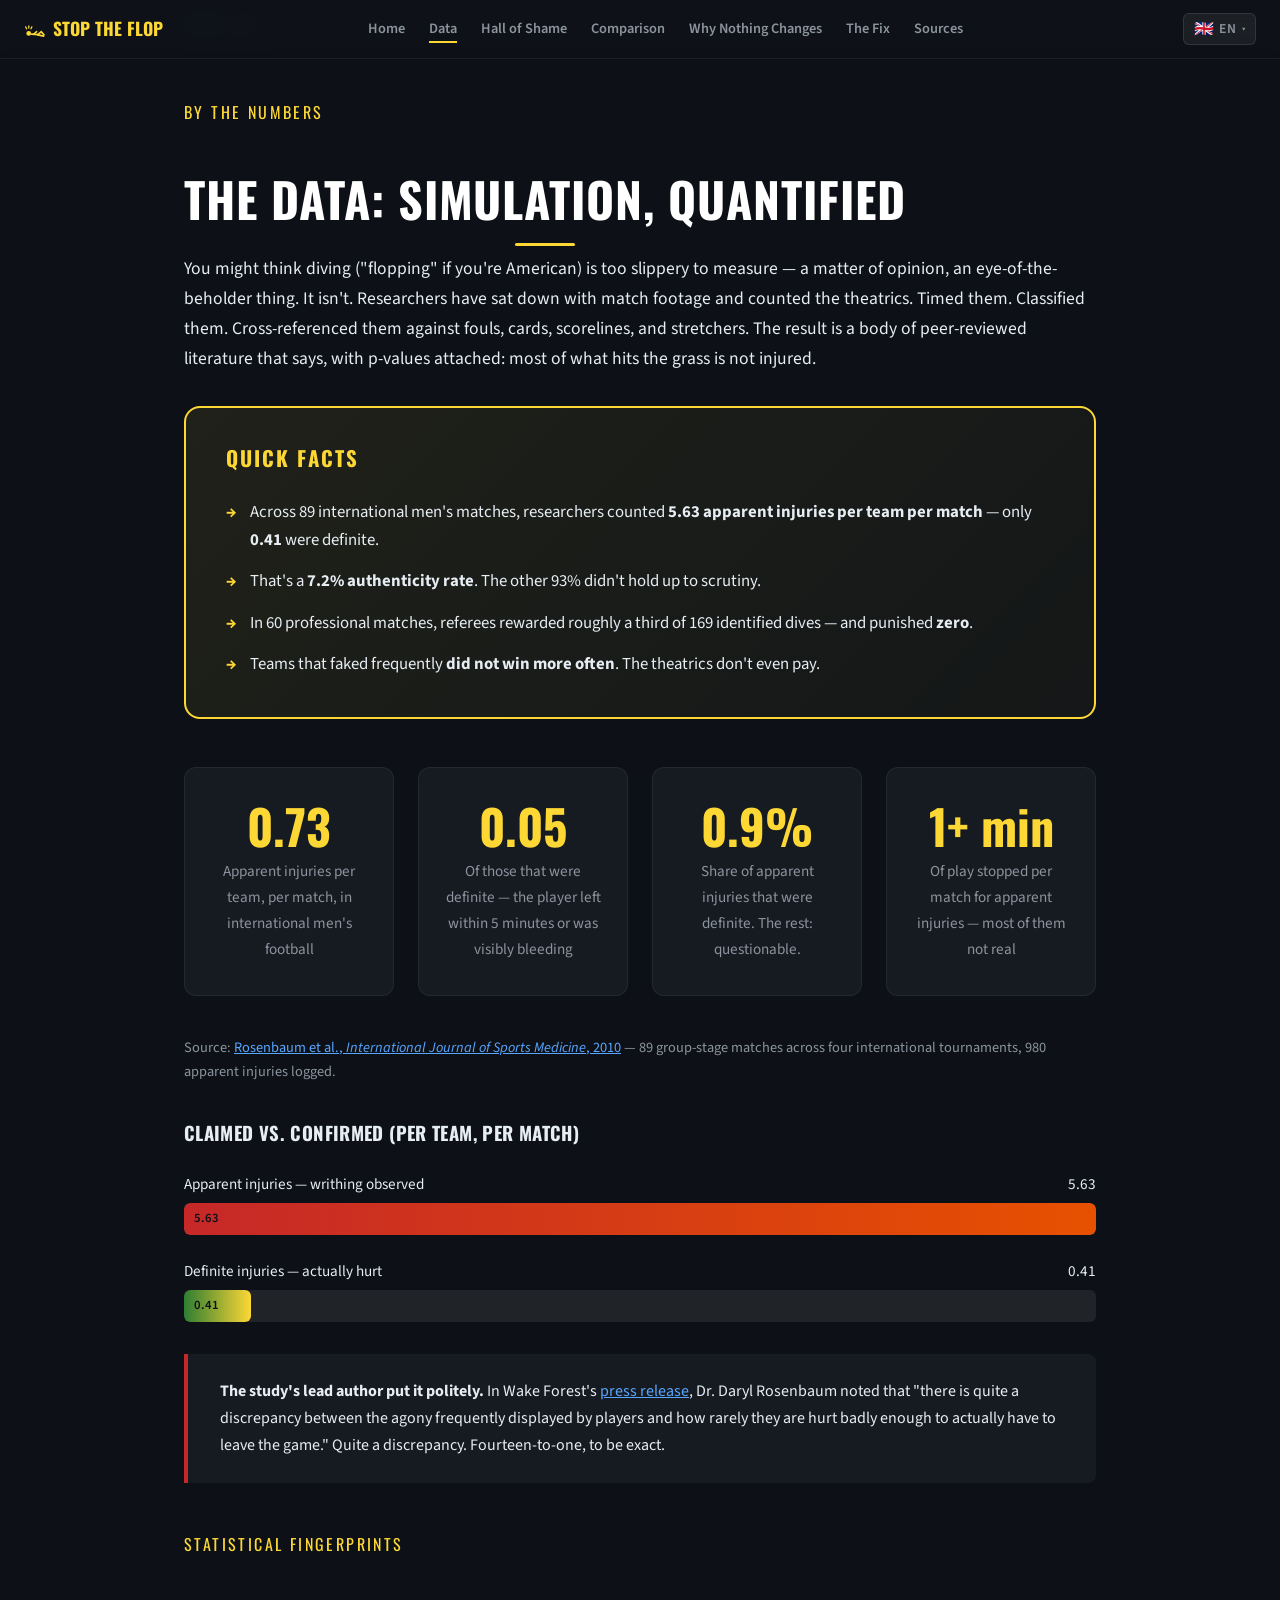
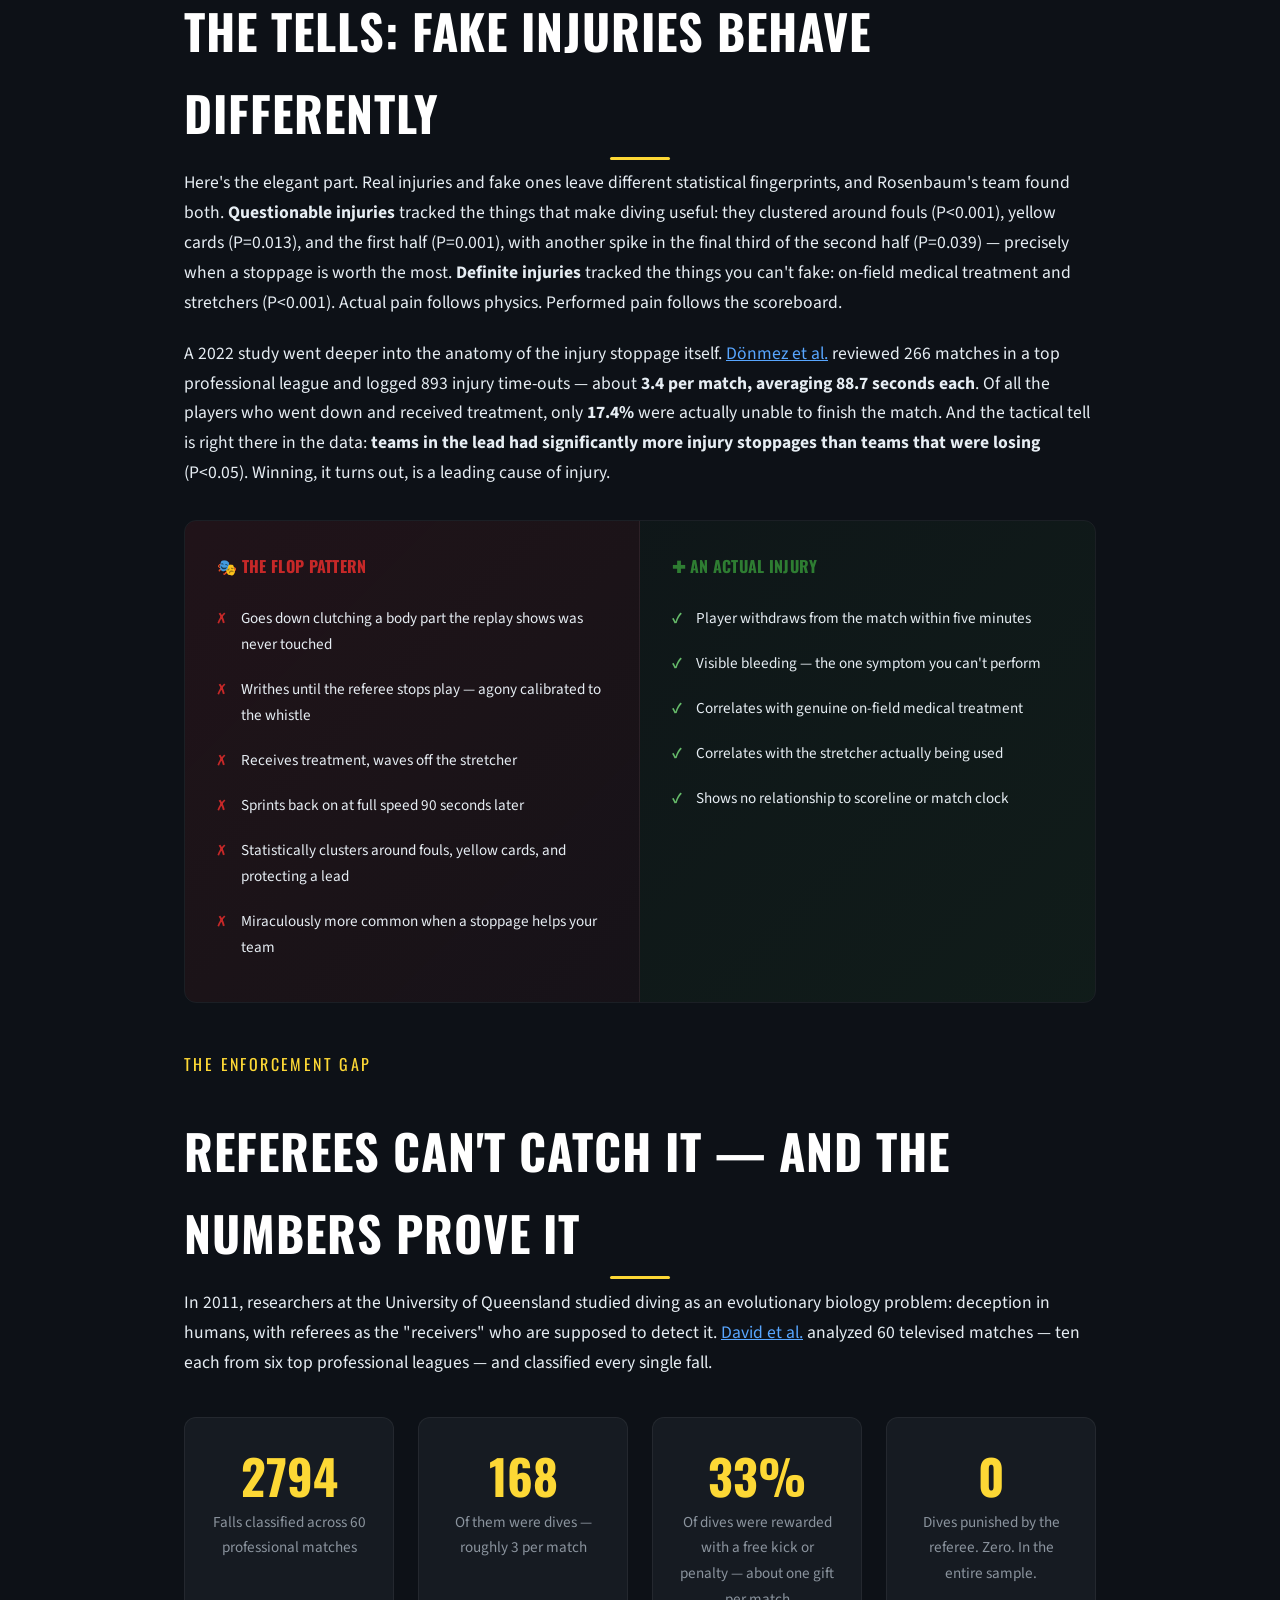
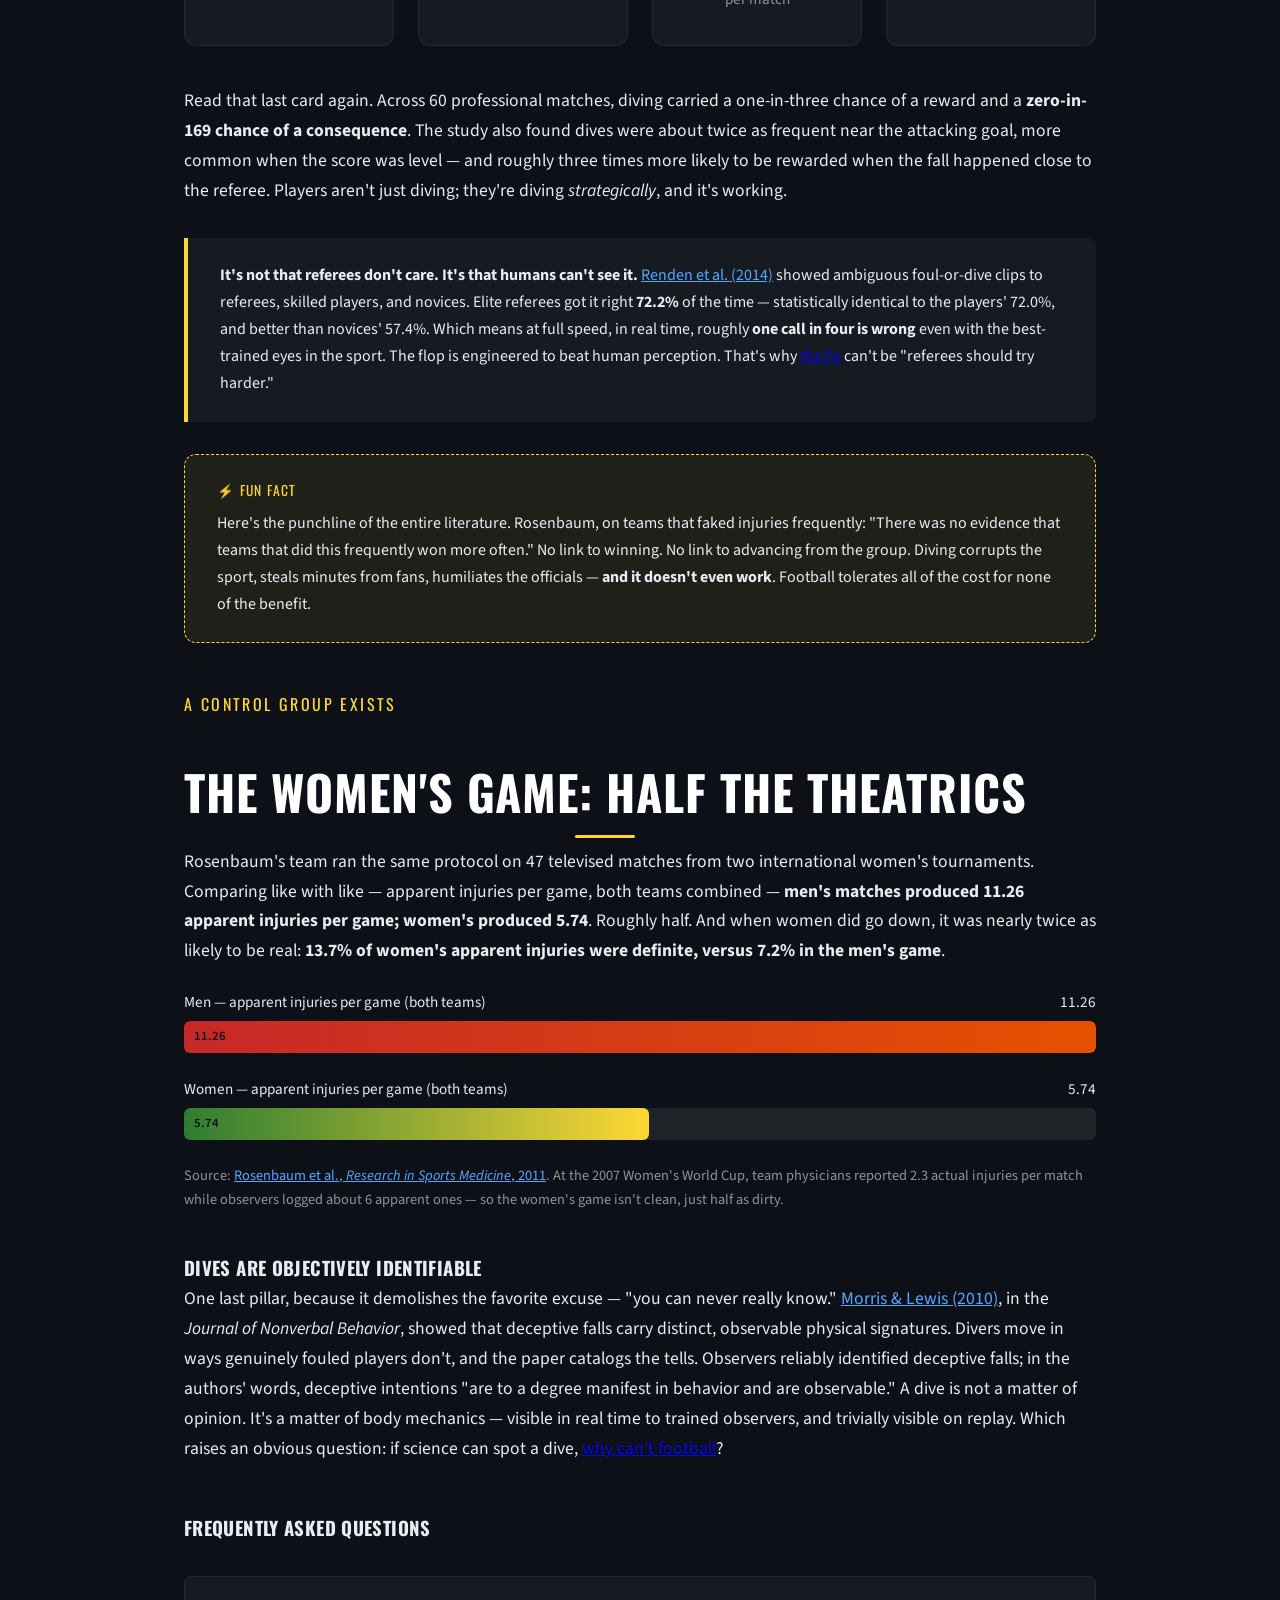
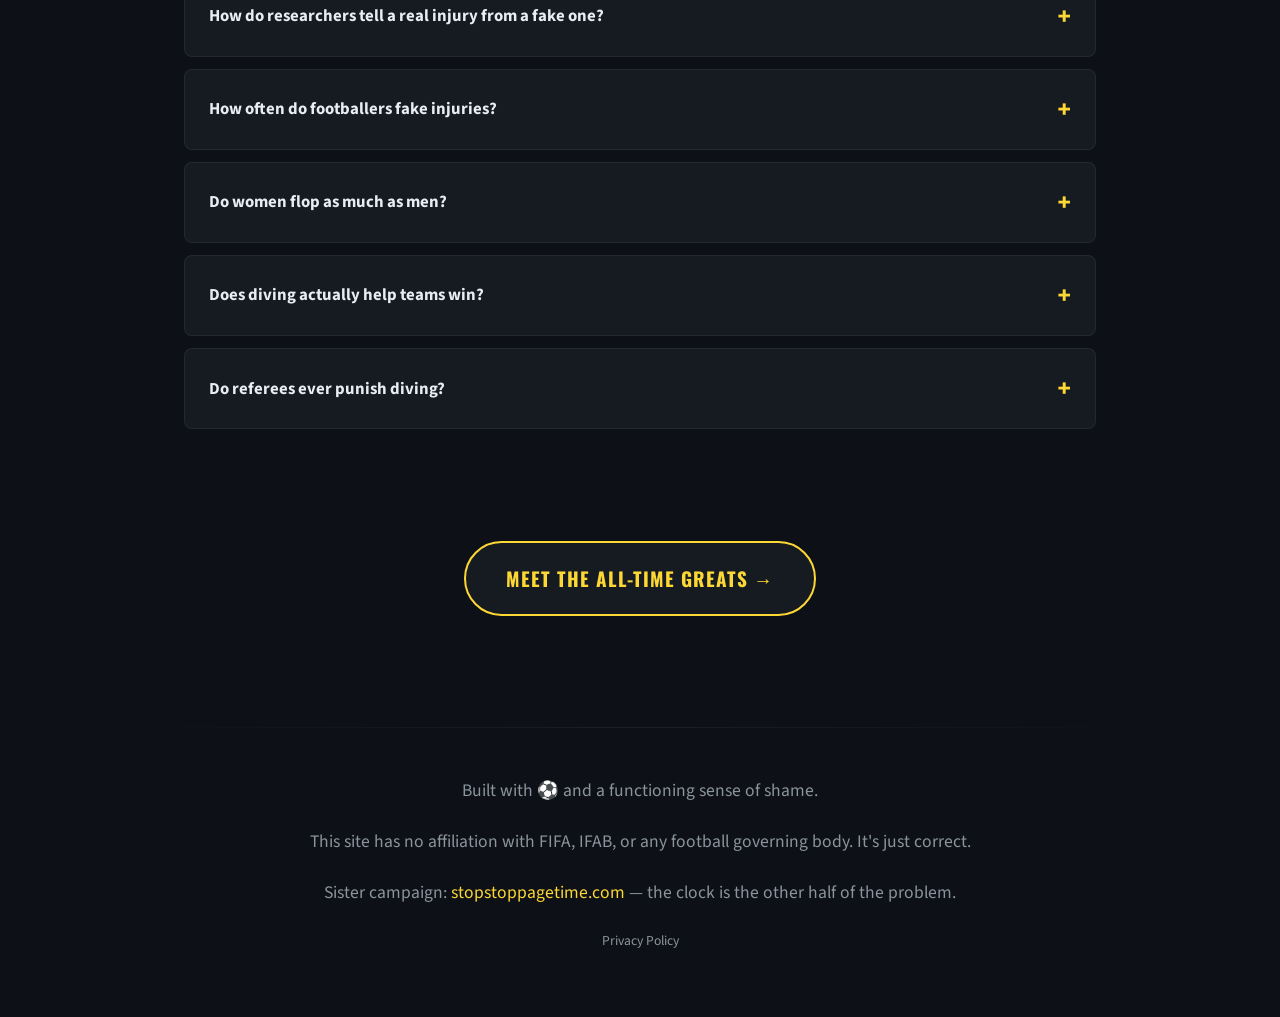
==== data/index.html @ cb8401b7 "Stop the Flop — initial site Data-driven campaign site against diving/flopping/simulation in footbal" ====
<!DOCTYPE html>
<html lang="en">
<head>
<meta charset="UTF-8">
<meta name="viewport" content="width=device-width, initial-scale=1.0">
<meta name="theme-color" content="#0d1117">
<link rel="apple-touch-icon" href="/og-image.png">
<title>Diving in Football, Measured: 93% of "Injuries" Aren't Real | Stop the Flop</title>
<meta name="description" content="Peer-reviewed studies counted apparent injuries in international football: 5.63 per team per match, only 0.41 definite. The numbers behind the theatrics.">
<meta name="keywords" content="flopping statistics, diving in football data, simulation soccer study, injury simulation study, how often do soccer players fake injuries, faking injury research, soccer diving statistics, football flopping data, Rosenbaum injury simulation, dive detection referees">
<meta name="author" content="Stop the Flop">
<meta name="robots" content="index, follow, max-snippet:-1, max-image-preview:large">

<!-- Open Graph -->
<meta property="og:title" content="Diving in Football, Measured: 93% of &quot;Injuries&quot; Aren't Real">
<meta property="og:description" content="Researchers counted 5.63 apparent injuries per team per match in international football. Only 0.41 were definite. The data on diving, quantified.">
<meta property="og:type" content="article">
<meta property="og:url" content="https://stopflopping.org/data/">
<meta property="og:site_name" content="Stop the Flop">
<meta property="og:locale" content="en_US">
<meta property="article:published_time" content="2026-07-17">
<meta property="article:section" content="Football">
<meta property="article:tag" content="diving">
<meta property="article:tag" content="flopping">
<meta property="article:tag" content="simulation">

<meta property="og:image" content="https://stopflopping.org/og-image.png">
<meta property="og:image:width" content="1200">
<meta property="og:image:height" content="630">
<meta property="og:image:type" content="image/png">

<meta name="twitter:card" content="summary_large_image">
<meta name="twitter:image" content="https://stopflopping.org/og-image.png">
<meta name="twitter:title" content="Diving in Football, Measured: 93% of &quot;Injuries&quot; Aren't Real">
<meta name="twitter:description" content="5.63 apparent injuries per team per match. 0.41 real. Refs punished zero of 169 dives. The data on diving.">

<link rel="canonical" href="https://stopflopping.org/data/">

<!-- Structured Data: Article -->
<script type="application/ld+json">
{
  "@context": "https://schema.org",
  "@type": "Article",
  "headline": "The Data: Simulation, Quantified",
  "description": "Peer-reviewed studies counted apparent injuries in international football: 5.63 per team per match, only 0.41 definite. The numbers behind the theatrics of diving, flopping, and injury simulation.",
  "url": "https://stopflopping.org/data/",
  "datePublished": "2026-07-17",
  "dateModified": "2026-07-17",
  "publisher": {
    "@type": "Organization",
    "name": "Stop the Flop",
    "url": "https://stopflopping.org"
  },
  "mainEntityOfPage": "https://stopflopping.org/data/",
  "keywords": ["flopping", "diving", "simulation", "injury simulation", "faking injury", "soccer diving statistics"],
  "about": [
    {"@type": "Thing", "name": "Diving (association football)", "sameAs": "https://en.wikipedia.org/wiki/Diving_(association_football)"}
  ],
  "citation": [
    {
      "@type": "ScholarlyArticle",
      "name": "Estimation of injury simulation in international men's soccer",
      "author": ["Daryl A. Rosenbaum", "W. Saunders", "C. M. Nelson", "B. R. Rosenbaum"],
      "datePublished": "2010",
      "isPartOf": {"@type": "PublicationVolume", "name": "International Journal of Sports Medicine"},
      "url": "https://pubmed.ncbi.nlm.nih.gov/20665384/"
    },
    {
      "@type": "ScholarlyArticle",
      "name": "Receivers Limit the Prevalence of Deception in Humans: Evidence from Diving Behaviour in Soccer Players",
      "author": ["Gwendolyn K. David", "Robbie S. Wilson"],
      "datePublished": "2011",
      "isPartOf": {"@type": "PublicationVolume", "name": "PLoS ONE"},
      "url": "https://journals.plos.org/plosone/article?id=10.1371/journal.pone.0026017"
    },
    {
      "@type": "ScholarlyArticle",
      "name": "Foul or dive? Motor contributions to judging ambiguous foul situations in football",
      "author": ["Peter G. Renden", "S. Kerstens", "Raôul R. D. Oudejans", "Rouwen Cañal-Bruland"],
      "datePublished": "2014",
      "isPartOf": {"@type": "PublicationVolume", "name": "European Journal of Sport Science"},
      "url": "https://pubmed.ncbi.nlm.nih.gov/24444210/"
    }
  ]
}
</script>

<!-- Structured Data: FAQPage -->
<script type="application/ld+json">
{
  "@context": "https://schema.org",
  "@type": "FAQPage",
  "mainEntity": [
    {
      "@type": "Question",
      "name": "How do researchers tell a real injury from a fake one?",
      "acceptedAnswer": {
        "@type": "Answer",
        "text": "In the Rosenbaum et al. studies, an apparent injury was classified as 'definite' only if the player left the match within five minutes or showed visible bleeding — everything else was 'questionable'. The two categories behave differently in the data: definite injuries were statistically associated with stretchers and on-field medical treatment, while questionable injuries were associated with fouls, yellow cards, and match situation instead."
      }
    },
    {
      "@type": "Question",
      "name": "How often do footballers fake injuries?",
      "acceptedAnswer": {
        "@type": "Answer",
        "text": "Rosenbaum et al. counted 5.63 apparent injuries per team per match across 89 international men's matches — but only 0.41 per team per match (about 7.2%) met the criteria for a definite injury. A separate 2022 study of 266 matches in a top professional league found about 3.4 injury stoppages per match averaging 88.7 seconds each, and only 17.4% of treated players actually left the match."
      }
    },
    {
      "@type": "Question",
      "name": "Do women flop as much as men?",
      "acceptedAnswer": {
        "@type": "Answer",
        "text": "No — roughly half as much. Comparing like with like (apparent injuries per game, both teams combined), men's international matches produced 11.26 apparent injuries per game versus 5.74 in women's matches. Women's apparent injuries were also more likely to be real: 13.7% were definite, versus 7.2% in the men's game."
      }
    },
    {
      "@type": "Question",
      "name": "Does diving actually help teams win?",
      "acceptedAnswer": {
        "@type": "Answer",
        "text": "There is no evidence that it does. Rosenbaum found no link between a team's questionable injuries and winning matches or advancing from the group stage. Individual dives do win free kicks — referees rewarded roughly a third of dives in the David et al. sample — but teams that faked frequently did not win more often."
      }
    },
    {
      "@type": "Question",
      "name": "Do referees ever punish diving?",
      "acceptedAnswer": {
        "@type": "Answer",
        "text": "Almost never. David et al. watched 60 professional matches containing 2,803 falls and 169 dives: referees rewarded about 33% of the dives with a free kick or penalty and punished exactly zero of them. It isn't malice — Renden et al. found even elite referees only distinguish a foul from a dive correctly about 72% of the time."
      }
    }
  ]
}
</script>

<!-- Structured Data: BreadcrumbList -->
<script type="application/ld+json">
{
  "@context": "https://schema.org",
  "@type": "BreadcrumbList",
  "itemListElement": [
    {
      "@type": "ListItem",
      "position": 1,
      "name": "Home",
      "item": "https://stopflopping.org"
    },
    {
      "@type": "ListItem",
      "position": 2,
      "name": "Data",
      "item": "https://stopflopping.org/data/"
    }
  ]
}
</script>

<link rel="stylesheet" href="/fonts.css">
<link rel="stylesheet" href="/styles.css">
<link rel="icon" href="/favicon.svg" type="image/svg+xml">
</head>
<body>
<a href="#data" class="skip-to-content">Skip to content</a>

<div class="progress-bar" id="progressBar"></div>

<nav id="navbar" class="visible">
  <a href="/" class="logo"><svg width="22" height="22" viewBox="0 0 240 240" aria-hidden="true" style="vertical-align:-4px;margin-right:0.45rem;"><g stroke="#fdd835" stroke-linecap="round" fill="none"><line x1="28" y1="118" x2="18" y2="96" stroke-width="14"/><line x1="52" y1="110" x2="52" y2="86" stroke-width="14"/><line x1="76" y1="118" x2="86" y2="96" stroke-width="14"/><circle cx="52" cy="168" r="26" fill="#fdd835" stroke="none"/><path d="M84 176 L152 182" stroke-width="20"/><path d="M104 178 L138 148" stroke-width="17"/><path d="M152 182 L188 150 L218 184" stroke-width="18"/><path d="M152 184 L214 198" stroke-width="18"/></g></svg>Stop the Flop</a>
  <ul>
    <li><a href="/">Home</a></li>
    <li><a href="/data/" class="active">Data</a></li>
    <li><a href="/hall-of-shame/">Hall of Shame</a></li>
    <li><a href="/comparison/">Comparison</a></li>
    <li><a href="/why-nothing-changes/">Why Nothing Changes</a></li>
    <li><a href="/the-fix/">The Fix</a></li>
    <li><a href="/sources/">Sources</a></li>
  </ul>
  <button class="hamburger" id="hamburger" aria-label="Menu" aria-expanded="false"><span></span><span></span><span></span></button>
</nav>

<a href="#" class="back-to-top" id="backToTop">↑</a>

<div class="breadcrumb">
  <div class="container"><a href="/">Home</a> &rsaquo; Data</div>
</div>

<!-- ═══════════ THE DATA ═══════════ -->
<section id="data" style="padding-top: 3rem;">
  <div class="container">
    <div class="reveal">
      <p class="section-subtitle">By the Numbers</p>
      <h1 class="section-title">The Data: Simulation, Quantified</h1>
    </div>

    <p class="reveal">You might think diving ("flopping" if you're American) is too slippery to measure — a matter of opinion, an eye-of-the-beholder thing. It isn't. Researchers have sat down with match footage and counted the theatrics. Timed them. Classified them. Cross-referenced them against fouls, cards, scorelines, and stretchers. The result is a body of peer-reviewed literature that says, with p-values attached: most of what hits the grass is not injured.</p>

    <div class="tldr-box reveal"><h3>Quick Facts</h3><ul><li>Across 89 international men's matches, researchers counted <strong>5.63 apparent injuries per team per match</strong> — only <strong>0.41</strong> were definite.</li><li>That's a <strong>7.2% authenticity rate</strong>. The other 93% didn't hold up to scrutiny.</li><li>In 60 professional matches, referees rewarded roughly a third of 169 identified dives — and punished <strong>zero</strong>.</li><li>Teams that faked frequently <strong>did not win more often</strong>. The theatrics don't even pay.</li></ul></div>

    <div class="stat-grid">
      <div class="stat-card reveal reveal-delay-1">
        <div class="stat-number" data-count="5.63" data-decimals="2">0</div>
        <div class="stat-label">Apparent injuries per team, per match, in international men's football</div>
      </div>
      <div class="stat-card reveal reveal-delay-2">
        <div class="stat-number" data-count="0.41" data-decimals="2">0</div>
        <div class="stat-label">Of those that were definite — the player left within 5 minutes or was visibly bleeding</div>
      </div>
      <div class="stat-card reveal reveal-delay-3">
        <div class="stat-number" data-count="7.2" data-decimals="1" data-suffix="%">0</div>
        <div class="stat-label">Share of apparent injuries that were definite. The rest: questionable.</div>
      </div>
      <div class="stat-card reveal reveal-delay-4">
        <div class="stat-number" data-count="7" data-suffix="+ min">0</div>
        <div class="stat-label">Of play stopped per match for apparent injuries — most of them not real</div>
      </div>
    </div>

    <p style="color: var(--muted); font-size: 0.9rem; margin-top: 0.5rem;" class="reveal">Source: <a href="https://pubmed.ncbi.nlm.nih.gov/20665384/" style="color:var(--accent)">Rosenbaum et al., <em data-no-swap>International Journal of Sports Medicine</em>, 2010</a> — 89 group-stage matches across four international tournaments, 980 apparent injuries logged.</p>

    <div class="reveal">
      <h3 style="margin-top:2rem;">Claimed vs. Confirmed (per team, per match)</h3>
    </div>

    <div class="chart-bar reveal" data-bar-width="100">
      <div class="chart-bar-label"><span>Apparent injuries — writhing observed</span><span>5.63</span></div>
      <div class="chart-bar-track"><div class="chart-bar-fill red">5.63</div></div>
    </div>
    <div class="chart-bar reveal" data-bar-width="7.3">
      <div class="chart-bar-label"><span>Definite injuries — actually hurt</span><span>0.41</span></div>
      <div class="chart-bar-track"><div class="chart-bar-fill">0.41</div></div>
    </div>

    <div class="highlight red reveal">
      <strong>The study's lead author put it politely.</strong> In Wake Forest's <a href="https://newsroom.wakehealth.edu/news-releases/2010/08/professional-soccer-injuries-studied-to-determine-level-of-severity" style="color:var(--accent)">press release</a>, Dr. Daryl Rosenbaum noted that <span data-no-swap>"there is quite a discrepancy between the agony frequently displayed by players and how rarely they are hurt badly enough to actually have to leave the game."</span> Quite a discrepancy. Fourteen-to-one, to be exact.
    </div>

    <!-- ═══ The tells ═══ -->
    <div class="reveal">
      <p class="section-subtitle" style="margin-top: 3rem;">Statistical Fingerprints</p>
      <h2 class="section-title">The Tells: Fake Injuries Behave Differently</h2>
    </div>

    <p class="reveal">Here's the elegant part. Real injuries and fake ones leave different statistical fingerprints, and Rosenbaum's team found both. <strong>Questionable injuries</strong> tracked the things that make diving useful: they clustered around fouls (P&lt;0.001), yellow cards (P=0.013), and the first half (P=0.001), with another spike in the final third of the second half (P=0.039) — precisely when a stoppage is worth the most. <strong>Definite injuries</strong> tracked the things you can't fake: on-field medical treatment and stretchers (P&lt;0.001). Actual pain follows physics. Performed pain follows the scoreboard.</p>

    <p class="reveal">A 2022 study went deeper into the anatomy of the injury stoppage itself. <a href="https://pubmed.ncbi.nlm.nih.gov/33861184/" style="color:var(--accent)">Dönmez et al.</a> reviewed 266 matches in a top professional league and logged 893 injury time-outs — about <strong>3.4 per match, averaging 88.7 seconds each</strong>. Of all the players who went down and received treatment, only <strong>17.4%</strong> were actually unable to finish the match. And the tactical tell is right there in the data: <strong>teams in the lead had significantly more injury stoppages than teams that were losing</strong> (P&lt;0.05). Winning, it turns out, is a leading cause of injury.</p>

    <div class="split-compare reveal">
      <div class="split-side bad">
        <h4 style="color:var(--red);">🎭 The Flop Pattern</h4>
        <ul>
          <li>Goes down clutching a body part the replay shows was never touched</li>
          <li>Writhes until the referee stops play — agony calibrated to the whistle</li>
          <li>Receives treatment, waves off the stretcher</li>
          <li>Sprints back on at full speed 90 seconds later</li>
          <li>Statistically clusters around fouls, yellow cards, and protecting a lead</li>
          <li>Miraculously more common when a stoppage helps your team</li>
        </ul>
      </div>
      <div class="split-side good">
        <h4 style="color:var(--green-light);">✚ An Actual Injury</h4>
        <ul>
          <li>Player withdraws from the match within five minutes</li>
          <li>Visible bleeding — the one symptom you can't perform</li>
          <li>Correlates with genuine on-field medical treatment</li>
          <li>Correlates with the stretcher actually being used</li>
          <li>Shows no relationship to scoreline or match clock</li>
          <li>Happens 0.41 times per team per match. That's it.</li>
        </ul>
      </div>
    </div>

    <!-- ═══ Referees can't catch it ═══ -->
    <div class="reveal">
      <p class="section-subtitle" style="margin-top: 3rem;">The Enforcement Gap</p>
      <h2 class="section-title">Referees Can't Catch It — And the Numbers Prove It</h2>
    </div>

    <p class="reveal">In 2011, researchers at the University of Queensland studied diving as an evolutionary biology problem: deception in humans, with referees as the "receivers" who are supposed to detect it. <a href="https://journals.plos.org/plosone/article?id=10.1371/journal.pone.0026017" style="color:var(--accent)">David et al.</a> analyzed 60 televised matches — ten each from six top professional leagues — and classified every single fall.</p>

    <div class="stat-grid">
      <div class="stat-card reveal reveal-delay-1">
        <div class="stat-number" data-count="2803">0</div>
        <div class="stat-label">Falls classified across 60 professional matches</div>
      </div>
      <div class="stat-card reveal reveal-delay-2">
        <div class="stat-number" data-count="169">0</div>
        <div class="stat-label">Of them were dives — roughly 3 per match</div>
      </div>
      <div class="stat-card reveal reveal-delay-3">
        <div class="stat-number" data-count="33" data-suffix="%">0</div>
        <div class="stat-label">Of dives were rewarded with a free kick or penalty — about one gift per match</div>
      </div>
      <div class="stat-card reveal reveal-delay-4">
        <div class="stat-number" data-count="0">0</div>
        <div class="stat-label">Dives punished by the referee. Zero. In the entire sample.</div>
      </div>
    </div>

    <p class="reveal">Read that last card again. Across 60 professional matches, diving carried a one-in-three chance of a reward and a <strong>zero-in-169 chance of a consequence</strong>. The study also found dives were about twice as frequent near the attacking goal, more common when the score was level — and roughly three times more likely to be rewarded when the fall happened close to the referee. Players aren't just diving; they're diving <em>strategically</em>, and it's working.</p>

    <div class="highlight reveal">
      <strong>It's not that referees don't care. It's that humans can't see it.</strong> <a href="https://pubmed.ncbi.nlm.nih.gov/24444210/" style="color:var(--accent)">Renden et al. (2014)</a> showed ambiguous foul-or-dive clips to referees, skilled players, and novices. Elite referees got it right <strong>72.2%</strong> of the time — statistically identical to the players' 72.0%, and better than novices' 57.4%. Which means at full speed, in real time, roughly <strong>one call in four is wrong</strong> even with the best-trained eyes in the sport. The flop is engineered to beat human perception. That's why <a href="/the-fix/">the fix</a> can't be "referees should try harder."
    </div>

    <div class="fun-fact reveal">
      Here's the punchline of the entire literature. Rosenbaum, on teams that faked injuries frequently: <span data-no-swap>"There was no evidence that teams that did this frequently won more often."</span> No link to winning. No link to advancing from the group. Diving corrupts the sport, steals minutes from fans, humiliates the officials — <strong>and it doesn't even work</strong>. Football tolerates all of the cost for none of the benefit.
    </div>

    <!-- ═══ Women vs men ═══ -->
    <div class="reveal">
      <p class="section-subtitle" style="margin-top: 3rem;">A Control Group Exists</p>
      <h2 class="section-title">The Women's Game: Half the Theatrics</h2>
    </div>

    <p class="reveal">Rosenbaum's team ran the same protocol on 47 televised matches from two international women's tournaments. Comparing like with like — apparent injuries per game, both teams combined — <strong>men's matches produced 11.26 apparent injuries per game; women's produced 5.74</strong>. Roughly half. And when women did go down, it was nearly twice as likely to be real: <strong>13.7% of women's apparent injuries were definite, versus 7.2% in the men's game</strong>.</p>

    <div class="chart-bar reveal" data-bar-width="100">
      <div class="chart-bar-label"><span>Men — apparent injuries per game (both teams)</span><span>11.26</span></div>
      <div class="chart-bar-track"><div class="chart-bar-fill red">11.26</div></div>
    </div>
    <div class="chart-bar reveal" data-bar-width="51">
      <div class="chart-bar-label"><span>Women — apparent injuries per game (both teams)</span><span>5.74</span></div>
      <div class="chart-bar-track"><div class="chart-bar-fill">5.74</div></div>
    </div>

    <p style="color: var(--muted); font-size: 0.9rem; margin-top: 0.5rem;" class="reveal">Source: <a href="https://pubmed.ncbi.nlm.nih.gov/21722004/" style="color:var(--accent)">Rosenbaum et al., <em data-no-swap>Research in Sports Medicine</em>, 2011</a>. At the 2007 Women's World Cup, team physicians reported 2.3 actual injuries per match while observers logged about 6 apparent ones — so the women's game isn't clean, just half as dirty.</p>

    <!-- ═══ Morris & Lewis ═══ -->
    <div class="reveal">
      <h3 style="margin-top:2.5rem;">Dives Are Objectively Identifiable</h3>
    </div>

    <p class="reveal">One last pillar, because it demolishes the favorite excuse — "you can never really know." <a href="https://link.springer.com/article/10.1007/s10919-009-0075-0" style="color:var(--accent)">Morris &amp; Lewis (2010)</a>, in the <em data-no-swap>Journal of Nonverbal Behavior</em>, showed that deceptive falls carry distinct, observable physical signatures. Divers move in ways genuinely fouled players don't, and the paper catalogs the tells. Observers reliably identified deceptive falls; in the authors' words, deceptive intentions <span data-no-swap>"are to a degree manifest in behavior and are observable."</span> A dive is not a matter of opinion. It's a matter of body mechanics — visible in real time to trained observers, and trivially visible on replay. Which raises an obvious question: if science can spot a dive, <a href="/why-nothing-changes/">why can't football</a>?</p>

    <!-- ═══ FAQ ═══ -->
    <div class="reveal">
      <h3 style="margin-top:3rem;">Frequently Asked Questions</h3>
    </div>

    <div class="accordion reveal">
      <div class="accordion-item">
        <div class="accordion-header" tabindex="0" role="button" aria-expanded="false" onclick="toggleAccordion(this)" onkeydown="if(event.key==='Enter'||event.key===' '){event.preventDefault();toggleAccordion(this)}">
          <span>How do researchers tell a real injury from a fake one?</span>
          <span class="accordion-icon">+</span>
        </div>
        <div class="accordion-body">
          <p>The Rosenbaum studies used a hard behavioral test: an apparent injury counted as <strong>"definite"</strong> only if the player left the match within five minutes or showed visible bleeding. Everything else was <strong>"questionable."</strong> The categories validate themselves in the data — definite injuries were statistically associated with stretchers and on-field treatment, while questionable ones were associated with fouls, yellow cards, and match situation. Real pain and useful pain leave different fingerprints.</p>
        </div>
      </div>
      <div class="accordion-item">
        <div class="accordion-header" tabindex="0" role="button" aria-expanded="false" onclick="toggleAccordion(this)" onkeydown="if(event.key==='Enter'||event.key===' '){event.preventDefault();toggleAccordion(this)}">
          <span>How often do footballers fake injuries?</span>
          <span class="accordion-icon">+</span>
        </div>
        <div class="accordion-body">
          <p>Rosenbaum et al. counted <strong>5.63 apparent injuries per team per match</strong> in international men's football — only <strong>0.41</strong> (about 7.2%) were definite. A 2022 study of 266 matches in a top professional league found about <strong>3.4 injury stoppages per match</strong>, averaging 88.7 seconds each, and only <strong>17.4%</strong> of the treated players actually left the match. The overwhelming majority of on-pitch agony resolves itself the moment play is ready to resume.</p>
        </div>
      </div>
      <div class="accordion-item">
        <div class="accordion-header" tabindex="0" role="button" aria-expanded="false" onclick="toggleAccordion(this)" onkeydown="if(event.key==='Enter'||event.key===' '){event.preventDefault();toggleAccordion(this)}">
          <span>Do women flop as much as men?</span>
          <span class="accordion-icon">+</span>
        </div>
        <div class="accordion-body">
          <p>No — about half as much. Measured the same way (apparent injuries per game, both teams combined), men's international matches produced <strong>11.26</strong> apparent injuries per game versus <strong>5.74</strong> in the women's game. Women's apparent injuries were also nearly twice as likely to be genuine: <strong>13.7% definite versus 7.2%</strong> for men.</p>
        </div>
      </div>
      <div class="accordion-item">
        <div class="accordion-header" tabindex="0" role="button" aria-expanded="false" onclick="toggleAccordion(this)" onkeydown="if(event.key==='Enter'||event.key===' '){event.preventDefault();toggleAccordion(this)}">
          <span>Does diving actually help teams win?</span>
          <span class="accordion-icon">+</span>
        </div>
        <div class="accordion-body">
          <p>There's no evidence it does. Rosenbaum found <strong>no link between questionable injuries and winning</strong> or advancing from the group stage. Individual dives do extract free kicks — referees rewarded roughly a third of them in the David et al. sample — but teams that faked frequently didn't win more often. All that shame for zero measurable return.</p>
        </div>
      </div>
      <div class="accordion-item">
        <div class="accordion-header" tabindex="0" role="button" aria-expanded="false" onclick="toggleAccordion(this)" onkeydown="if(event.key==='Enter'||event.key===' '){event.preventDefault();toggleAccordion(this)}">
          <span>Do referees ever punish diving?</span>
          <span class="accordion-icon">+</span>
        </div>
        <div class="accordion-body">
          <p>Essentially never in real time. Across the 60 professional matches in David et al., referees rewarded about <strong>33% of the 169 dives</strong> and punished <strong>zero</strong>. Renden et al. explains why: even elite referees only distinguish a foul from a dive correctly about <strong>72%</strong> of the time. The dive is designed to beat human perception at full speed — which is exactly why <a href="/the-fix/">the fix</a> has to involve video review.</p>
        </div>
      </div>
    </div>

    <div style="text-align: center; margin-top: 4rem;">
      <a href="/hall-of-shame/" class="next-link" onclick="track('cta','next')">Meet the all-time greats →</a>
    </div>
  </div>
</section>

<footer>
  <p>Built with ⚽ and a functioning sense of shame.</p>
  <p style="margin-top:0.5rem;">This site has no affiliation with FIFA, IFAB, or any football governing body. It's just correct.</p>
  <p style="margin-top:0.5rem;">Sister campaign: <a href="https://stopstoppagetime.com" style="color:var(--gold);text-decoration:none;">stopstoppagetime.com</a> — the clock is the other half of the problem.</p>
  <p style="margin-top:0.5rem;font-size:0.85rem;"><a href="/privacy/" style="color:var(--muted);text-decoration:none;">Privacy Policy</a></p>
</footer>

<script>
// ─── Scroll reveal + chart bars + counters ───
const revealObserver = new IntersectionObserver((entries) => {
  entries.forEach(e => {
    if (e.isIntersecting) {
      e.target.classList.add('visible');
      if (e.target.classList.contains('chart-bar')) {
        const fill = e.target.querySelector('.chart-bar-fill');
        const w = e.target.dataset.barWidth;
        if (fill && w) {
          fill.classList.add('animated');
          setTimeout(() => { fill.style.width = w + '%'; }, 50);
        }
      }
      e.target.querySelectorAll('.stat-number[data-count]').forEach(num => {
        animateCount(num);
      });
    }
  });
}, { threshold: 0.15 });

document.querySelectorAll('.reveal').forEach(el => revealObserver.observe(el));

function animateCount(el) {
  const target = parseFloat(el.dataset.count);
  const decimals = parseInt(el.dataset.decimals || '0', 10);
  const prefix = el.dataset.prefix || '';
  const suffix = el.dataset.suffix || '';
  const duration = 1500;
  const start = performance.now();
  function tick(now) {
    const progress = Math.min((now - start) / duration, 1);
    const eased = 1 - Math.pow(1 - progress, 3);
    el.textContent = prefix + (target * eased).toFixed(decimals) + suffix;
    if (progress < 1) requestAnimationFrame(tick);
  }
  requestAnimationFrame(tick);
}

// ─── Split compare list items ───
const splitObserver = new IntersectionObserver((entries) => {
  entries.forEach(e => {
    if (e.isIntersecting) {
      const items = e.target.querySelectorAll('li');
      items.forEach((li, i) => {
        setTimeout(() => li.classList.add('visible'), 150 + i * 120);
      });
    }
  });
}, { threshold: 0.2 });

document.querySelectorAll('.split-compare').forEach(el => splitObserver.observe(el));

// ─── Accordion ───
function toggleAccordion(header) {
  const item = header.parentElement;
  const wasOpen = item.classList.contains('open');
  document.querySelectorAll('.accordion-item').forEach(i => {
    i.classList.remove('open');
    i.querySelector('.accordion-header').setAttribute('aria-expanded', 'false');
  });
  if (!wasOpen) {
    item.classList.add('open');
    header.setAttribute('aria-expanded', 'true');
  }
}

// ─── Navbar & progress ───
const progressBar = document.getElementById('progressBar');
const backToTop = document.getElementById('backToTop');
window.addEventListener('scroll', () => {
  const scrollY = window.scrollY;
  const docHeight = document.documentElement.scrollHeight - window.innerHeight;
  progressBar.style.width = (scrollY / docHeight) * 100 + '%';
  backToTop.classList.toggle('visible', scrollY > 400);
});
</script>

<script>window.va=window.va||function(){(window.vaq=window.vaq||[]).push(arguments)};function track(n,l){try{window.va('event',{name:n,data:{label:l,page:'data'}})}catch(e){}}</script>
<script src="/term-switcher.js"></script>
<script defer src="/_vercel/insights/script.js"></script>

<script>
(function() {
  var btn = document.getElementById('hamburger');
  if (!btn) return;
  var nav = btn.closest('nav');
  btn.addEventListener('click', function() {
    var open = nav.classList.toggle('menu-open');
    btn.classList.toggle('active', open);
    btn.setAttribute('aria-expanded', open);
    document.body.style.overflow = open ? 'hidden' : '';
  });
  nav.querySelectorAll('ul a').forEach(function(a) {
    a.addEventListener('click', function() {
      nav.classList.remove('menu-open');
      btn.classList.remove('active');
      btn.setAttribute('aria-expanded', 'false');
      document.body.style.overflow = '';
    });
  });
})();
</script>
</body>
</html>
---- fonts.css ----
@font-face {
  font-family: 'JetBrains Mono';
  font-style: normal;
  font-weight: 400;
  font-display: swap;
  src: url(/fonts/tDbY2o-flEEny0FZhsfKu5WU4zr3E_BX0PnT8RD8yKxjPQ.ttf) format('truetype');
}
@font-face {
  font-family: 'JetBrains Mono';
  font-style: normal;
  font-weight: 700;
  font-display: swap;
  src: url(/fonts/tDbY2o-flEEny0FZhsfKu5WU4zr3E_BX0PnT8RD8L6tjPQ.ttf) format('truetype');
}
@font-face {
  font-family: 'Oswald';
  font-style: normal;
  font-weight: 400;
  font-display: swap;
  src: url(/fonts/TK3_WkUHHAIjg75cFRf3bXL8LICs1_FvgUE.ttf) format('truetype');
}
@font-face {
  font-family: 'Oswald';
  font-style: normal;
  font-weight: 500;
  font-display: swap;
  src: url(/fonts/TK3_WkUHHAIjg75cFRf3bXL8LICs18NvgUE.ttf) format('truetype');
}
@font-face {
  font-family: 'Oswald';
  font-style: normal;
  font-weight: 600;
  font-display: swap;
  src: url(/fonts/TK3_WkUHHAIjg75cFRf3bXL8LICs1y9ogUE.ttf) format('truetype');
}
@font-face {
  font-family: 'Oswald';
  font-style: normal;
  font-weight: 700;
  font-display: swap;
  src: url(/fonts/TK3_WkUHHAIjg75cFRf3bXL8LICs1xZogUE.ttf) format('truetype');
}
@font-face {
  font-family: 'Source Sans 3';
  font-style: italic;
  font-weight: 400;
  font-display: swap;
  src: url(/fonts/nwpDtKy2OAdR1K-IwhWudF-R3woAa8opPOrG97lwqLlO9C4.ttf) format('truetype');
}
@font-face {
  font-family: 'Source Sans 3';
  font-style: normal;
  font-weight: 400;
  font-display: swap;
  src: url(/fonts/nwpBtKy2OAdR1K-IwhWudF-R9QMylBJAV3Bo8Ky461EN.ttf) format('truetype');
}
@font-face {
  font-family: 'Source Sans 3';
  font-style: normal;
  font-weight: 600;
  font-display: swap;
  src: url(/fonts/nwpBtKy2OAdR1K-IwhWudF-R9QMylBJAV3Bo8Kxm7FEN.ttf) format('truetype');
}
@font-face {
  font-family: 'Source Sans 3';
  font-style: normal;
  font-weight: 700;
  font-display: swap;
  src: url(/fonts/nwpBtKy2OAdR1K-IwhWudF-R9QMylBJAV3Bo8Kxf7FEN.ttf) format('truetype');
}
---- styles.css ----
:root {
  --green: #1b5e20;
  --green-light: #2e7d32;
  --gold: #fdd835;
  --red: #c62828;
  --dark: #0d1117;
  --card-bg: #161b22;
  --text: #e6edf3;
  --muted: #8b949e;
  --accent: #58a6ff;
}

* { margin: 0; padding: 0; box-sizing: border-box; }

html { scroll-behavior: smooth; overflow-x: hidden; }

body {
  font-family: 'Source Sans 3', system-ui, sans-serif;
  background: var(--dark);
  color: var(--text);
  line-height: 1.7;
  overflow-x: hidden;
}

h1, h2, h3, h4 { font-family: 'Oswald', sans-serif; text-transform: uppercase; letter-spacing: 0.02em; }

/* ─── REVEAL ANIMATIONS ─── */
.reveal {
  opacity: 0;
  transform: translateY(40px);
  transition: opacity 0.8s cubic-bezier(0.22, 1, 0.36, 1), transform 0.8s cubic-bezier(0.22, 1, 0.36, 1);
}
.reveal.from-left { transform: translateX(-60px); }
.reveal.from-right { transform: translateX(60px); }
.reveal.from-scale { transform: scale(0.85); }
.reveal.visible {
  opacity: 1;
  transform: translateY(0) translateX(0) scale(1);
}
.reveal-delay-1 { transition-delay: 0.1s; }
.reveal-delay-2 { transition-delay: 0.2s; }
.reveal-delay-3 { transition-delay: 0.3s; }
.reveal-delay-4 { transition-delay: 0.4s; }
.reveal-delay-5 { transition-delay: 0.5s; }
.reveal-delay-6 { transition-delay: 0.6s; }

/* ─── HERO ─── */
.hero {
  min-height: 100vh;
  display: flex;
  flex-direction: column;
  justify-content: center;
  align-items: center;
  text-align: center;
  padding: 2rem;
  background: linear-gradient(135deg, var(--dark) 0%, #112211 50%, var(--dark) 100%);
  position: relative;
  overflow: hidden;
}

/* Animated pitch lines */
.hero::before {
  content: '';
  position: absolute;
  inset: 0;
  background:
    repeating-linear-gradient(90deg, transparent, transparent 79px, rgba(255,255,255,0.02) 79px, rgba(255,255,255,0.02) 80px),
    repeating-linear-gradient(0deg, transparent, transparent 79px, rgba(255,255,255,0.02) 79px, rgba(255,255,255,0.02) 80px);
  animation: pitchDrift 20s linear infinite;
  pointer-events: none;
}

@keyframes pitchDrift {
  0% { transform: translate(0, 0); }
  100% { transform: translate(80px, 80px); }
}

/* Floating particles */
.particles {
  position: absolute;
  inset: 0;
  pointer-events: none;
  overflow: hidden;
}
.particle {
  position: absolute;
  width: 4px;
  height: 4px;
  border-radius: 50%;
  background: var(--gold);
  opacity: 0;
  animation: particleFloat linear infinite;
}
@keyframes particleFloat {
  0% { opacity: 0; transform: translateY(100vh) scale(0); }
  10% { opacity: 0.6; }
  90% { opacity: 0.6; }
  100% { opacity: 0; transform: translateY(-10vh) scale(1); }
}

.hero h1 {
  font-size: clamp(3rem, 10vw, 8rem);
  font-weight: 700;
  line-height: 1;
  margin-bottom: 0.3em;
  background: linear-gradient(180deg, #fff 30%, var(--gold) 100%);
  -webkit-background-clip: text;
  -webkit-text-fill-color: transparent;
  background-clip: text;
  position: relative;
  z-index: 1;
  animation: heroIn 1s cubic-bezier(0.22, 1, 0.36, 1) both, glitch 0.6s steps(1) 1s both;
}

@keyframes heroIn {
  from { opacity: 0; transform: translateY(30px) scale(0.95); }
  to { opacity: 1; transform: translateY(0) scale(1); }
}

@keyframes glitch {
  0% { clip-path: inset(40% 0 61% 0); text-shadow: -2px 0 #ff0040, 2px 0 #0ff; }
  10% { clip-path: inset(92% 0 1% 0); text-shadow: 2px 0 #ff0040, -2px 0 #0ff; }
  20% { clip-path: inset(43% 0 1% 0); text-shadow: -1px 0 #ff0040, 1px 0 #0ff; }
  30% { clip-path: inset(25% 0 58% 0); text-shadow: 2px 0 #ff0040, -2px 0 #0ff; }
  40% { clip-path: inset(54% 0 7% 0); text-shadow: -2px 0 #ff0040, 2px 0 #0ff; }
  50% { clip-path: inset(58% 0 43% 0); text-shadow: 1px 0 #ff0040, -1px 0 #0ff; }
  60% { clip-path: inset(70% 0 7% 0); text-shadow: -1px 0 #ff0040, 1px 0 #0ff; }
  70% { clip-path: inset(20% 0 61% 0); text-shadow: 2px 0 #ff0040, -2px 0 #0ff; }
  80% { clip-path: inset(75% 0 1% 0); text-shadow: -2px 0 #ff0040, 2px 0 #0ff; }
  90% { clip-path: inset(10% 0 85% 0); text-shadow: 1px 0 #ff0040, -1px 0 #0ff; }
  100% { clip-path: inset(0 0 0 0); text-shadow: none; }
}

.hero .subtitle {
  font-size: clamp(1.1rem, 3vw, 1.6rem);
  color: var(--muted);
  max-width: 700px;
  margin-bottom: 1rem;
  position: relative;
  z-index: 1;
  animation: heroIn 1s 0.3s cubic-bezier(0.22, 1, 0.36, 1) both;
}

/* Hero scoreline: 90:00 struck through, 55:00 real */
.scoreline {
  position: relative;
  z-index: 1;
  margin: 1.5rem 0 2rem;
  animation: heroIn 1s 0.5s cubic-bezier(0.22, 1, 0.36, 1) both;
}

.scoreline .scoreline-was {
  font-family: 'JetBrains Mono', monospace;
  font-size: clamp(1.4rem, 3.5vw, 2.2rem);
  font-weight: 700;
  color: var(--muted);
  letter-spacing: 0.05em;
  position: relative;
  display: inline-block;
}

.scoreline .scoreline-was::after {
  content: '';
  position: absolute;
  left: -8%;
  right: -8%;
  top: 50%;
  height: 0.09em;
  min-height: 3px;
  background: var(--red);
  transform: rotate(-4deg);
}

.scoreline .scoreline-real {
  font-family: 'JetBrains Mono', monospace;
  font-size: clamp(2.8rem, 8vw, 5rem);
  font-weight: 700;
  color: var(--gold);
  text-shadow: 0 0 30px rgba(253, 216, 53, 0.35);
  letter-spacing: 0.05em;
  line-height: 1.1;
}

.scoreline .scoreline-label {
  font-family: 'Oswald', sans-serif;
  text-transform: uppercase;
  font-size: 0.95rem;
  letter-spacing: 0.15em;
  color: var(--text);
  margin-top: 0.4rem;
}

.scoreline .scoreline-sub {
  font-size: 0.9rem;
  color: var(--muted);
  margin-top: 0.3rem;
}

.hero .scroll-cue {
  position: relative;
  z-index: 1;
  font-size: 2rem;
  animation: bounce 2s 1.5s infinite;
  color: var(--gold);
  opacity: 0;
  animation-fill-mode: forwards;
  transition: opacity 0.4s ease;
}

.hero .scroll-cue.faded {
  opacity: 0 !important;
  animation: none;
}

@keyframes bounce {
  0%, 100% { transform: translateY(0); opacity: 1; }
  50% { transform: translateY(12px); opacity: 1; }
}

/* ─── NAV ─── */
nav {
  position: fixed;
  top: 0; left: 0; right: 0;
  z-index: 100;
  background: rgba(13,17,23,0.85);
  backdrop-filter: blur(12px);
  border-bottom: 1px solid rgba(255,255,255,0.06);
  padding: 0.8rem 1.5rem;
  display: flex;
  align-items: center;
  justify-content: space-between;
  transform: translateY(-100%);
  transition: transform 0.4s cubic-bezier(0.22, 1, 0.36, 1);
}

nav.visible { transform: translateY(0); }

nav .logo {
  font-family: 'Oswald', sans-serif;
  font-weight: 700;
  font-size: 1.1rem;
  color: var(--gold);
  text-transform: uppercase;
  text-decoration: none;
}

nav ul { list-style: none; display: flex; gap: 1.5rem; }

.hamburger { display: none; }

nav ul a {
  color: var(--muted);
  text-decoration: none;
  font-size: 0.9rem;
  font-weight: 600;
  transition: color 0.2s;
  position: relative;
}

nav ul a::after {
  content: '';
  position: absolute;
  bottom: -4px;
  left: 0;
  width: 0;
  height: 2px;
  background: var(--gold);
  transition: width 0.3s;
}

nav ul a:hover { color: #fff; }
nav ul a:hover::after, nav ul a.active::after { width: 100%; }

/* ─── LANGUAGE SWITCHER ─── */
.lang-switcher {
  position: relative;
  margin-left: 1rem;
}

.lang-btn {
  background: rgba(255,255,255,0.06);
  border: 1px solid rgba(255,255,255,0.1);
  border-radius: 6px;
  padding: 0.35rem 0.6rem;
  color: var(--muted);
  font-size: 0.85rem;
  font-family: 'Source Sans 3', system-ui, sans-serif;
  cursor: pointer;
  display: flex;
  align-items: center;
  gap: 0.35rem;
  transition: background 0.2s, border-color 0.2s;
}

.lang-btn:hover {
  background: rgba(255,255,255,0.1);
  border-color: rgba(255,255,255,0.2);
  color: #fff;
}

.lang-flag { font-size: 1rem; line-height: 1; }
.lang-code { font-weight: 600; letter-spacing: 0.05em; }
.lang-arrow { font-size: 0.7rem; transition: transform 0.2s; }
.lang-switcher.open .lang-arrow { transform: rotate(180deg); }

.lang-dropdown {
  position: absolute;
  top: calc(100% + 6px);
  right: 0;
  background: #1c2128;
  border: 1px solid rgba(255,255,255,0.1);
  border-radius: 8px;
  padding: 0.4rem 0;
  min-width: 170px;
  box-shadow: 0 8px 24px rgba(0,0,0,0.4);
  opacity: 0;
  visibility: hidden;
  transform: translateY(-8px);
  transition: opacity 0.2s, transform 0.2s, visibility 0.2s;
  z-index: 200;
}

.lang-switcher.open .lang-dropdown {
  opacity: 1;
  visibility: visible;
  transform: translateY(0);
}

.lang-option {
  display: flex;
  align-items: center;
  gap: 0.5rem;
  padding: 0.45rem 0.9rem;
  color: var(--muted);
  text-decoration: none;
  font-size: 0.9rem;
  transition: background 0.15s, color 0.15s;
}

.lang-option:hover {
  background: rgba(255,255,255,0.06);
  color: #fff;
}

.lang-option.active {
  color: var(--gold);
  font-weight: 600;
}

/* Progress bar */
.progress-bar {
  position: fixed;
  top: 0;
  left: 0;
  height: 3px;
  background: linear-gradient(90deg, var(--green-light), var(--gold));
  z-index: 101;
  width: 0%;
  transition: width 0.1s;
}

/* ─── BREADCRUMB ─── */
.breadcrumb {
  background: rgba(255,255,255,0.03);
  padding: 0.8rem 1.5rem;
  font-size: 0.9rem;
  color: var(--muted);
  border-bottom: 1px solid rgba(255,255,255,0.06);
}

.breadcrumb a {
  color: var(--accent);
  text-decoration: none;
}

.breadcrumb a:hover {
  text-decoration: underline;
}

/* ─── LAYOUT ─── */
.container { max-width: 960px; margin: 0 auto; padding: 0 1.5rem; }

section { padding: 5rem 0; }
section:nth-child(even) { background: #0d1117; }
section:nth-child(odd) { background: #111820; }

.section-title {
  font-size: clamp(2rem, 5vw, 3rem);
  margin-bottom: 0.3em;
  color: #fff;
  position: relative;
  display: inline-block;
}

.section-title::after {
  content: '';
  position: absolute;
  bottom: -6px;
  left: 50%;
  transform: translateX(-50%);
  width: 0;
  height: 3px;
  background: var(--gold);
  border-radius: 2px;
  transition: width 0.8s cubic-bezier(0.22, 1, 0.36, 1) 0.3s;
}

.reveal.visible .section-title::after,
.section-title.visible::after {
  width: 60px;
}

.section-subtitle {
  color: var(--gold);
  font-family: 'Oswald', sans-serif;
  font-size: 1rem;
  text-transform: uppercase;
  letter-spacing: 0.15em;
  margin-bottom: 2rem;
}

p { margin-bottom: 1.2em; font-size: 1.1rem; }

/* ─── COMPONENTS ─── */
.highlight {
  background: var(--card-bg);
  border-left: 4px solid var(--gold);
  padding: 1.5rem 2rem;
  margin: 2rem 0;
  border-radius: 0 8px 8px 0;
  transition: border-color 0.3s, box-shadow 0.3s;
}
.highlight:hover {
  box-shadow: -4px 0 20px rgba(253, 216, 53, 0.15);
}
.highlight.red { border-left-color: var(--red); }
.highlight.red:hover { box-shadow: -4px 0 20px rgba(198, 40, 40, 0.2); }
.highlight.green { border-left-color: var(--green-light); }
.highlight.green:hover { box-shadow: -4px 0 20px rgba(46, 125, 50, 0.2); }

.stat-grid {
  display: grid;
  grid-template-columns: repeat(auto-fit, minmax(200px, 1fr));
  gap: 1.5rem;
  margin: 2.5rem 0;
}

.stat-card {
  background: var(--card-bg);
  border-radius: 12px;
  padding: 2rem 1.5rem;
  text-align: center;
  border: 1px solid rgba(255,255,255,0.06);
  transition: transform 0.3s cubic-bezier(0.22, 1, 0.36, 1), box-shadow 0.3s;
  cursor: default;
}

.stat-card:hover {
  transform: translateY(-6px);
  box-shadow: 0 12px 40px rgba(0,0,0,0.4);
}

.stat-number {
  font-family: 'Oswald', sans-serif;
  font-size: 3rem;
  font-weight: 700;
  color: var(--gold);
  line-height: 1.1;
}

/* Animated counting */
.stat-number[data-count] {
  transition: color 0.3s;
}

.stat-label {
  color: var(--muted);
  font-size: 0.95rem;
  margin-top: 0.4rem;
}

/* ─── INTERACTIVE COMPARISON ─── */
.comparison-table {
  width: 100%;
  border-collapse: collapse;
  margin: 2rem 0;
  font-size: 1rem;
}

.comparison-table th,
.comparison-table td {
  padding: 1rem 1.2rem;
  text-align: left;
  border-bottom: 1px solid rgba(255,255,255,0.06);
  transition: background 0.2s;
}

.comparison-table tr:hover td { background: rgba(255,255,255,0.03); }

.comparison-table th {
  font-family: 'Oswald', sans-serif;
  text-transform: uppercase;
  font-size: 0.85rem;
  letter-spacing: 0.1em;
  color: var(--muted);
}

.comparison-table td:first-child { font-weight: 600; }

.comparison-table tr:last-child {
  animation: pulseRow 2s infinite;
}

@keyframes pulseRow {
  0%, 100% { background: rgba(198, 40, 40, 0.05); }
  50% { background: rgba(198, 40, 40, 0.15); }
}

.badge-yes {
  background: rgba(46,125,50,0.25);
  color: #66bb6a;
  padding: 0.2em 0.7em;
  border-radius: 20px;
  font-size: 0.85rem;
  font-weight: 600;
}

.badge-no {
  background: rgba(198,40,40,0.25);
  color: #ef5350;
  padding: 0.2em 0.7em;
  border-radius: 20px;
  font-size: 0.85rem;
  font-weight: 600;
}

/* ─── ANIMATED BAR CHARTS ─── */
.chart-bar { margin: 1.5rem 0; }

.chart-bar-label {
  display: flex;
  justify-content: space-between;
  margin-bottom: 0.3rem;
  font-size: 0.95rem;
}

.chart-bar-track {
  background: rgba(255,255,255,0.08);
  border-radius: 6px;
  height: 32px;
  overflow: hidden;
  position: relative;
}

.chart-bar-fill {
  height: 100%;
  border-radius: 6px;
  background: linear-gradient(90deg, var(--green-light), var(--gold));
  width: 0%;
  display: flex;
  align-items: center;
  padding-left: 10px;
  font-size: 0.8rem;
  font-weight: 600;
  color: var(--dark);
  position: relative;
  overflow: hidden;
}

.chart-bar-fill.animated { transition: width 1.5s cubic-bezier(0.22, 1, 0.36, 1); }

/* Shimmer effect on bars */
.chart-bar-fill::after {
  content: '';
  position: absolute;
  top: 0;
  left: -100%;
  width: 100%;
  height: 100%;
  background: linear-gradient(90deg, transparent, rgba(255,255,255,0.2), transparent);
  animation: shimmer 3s ease-in-out infinite;
}

@keyframes shimmer {
  0% { left: -100%; }
  50%, 100% { left: 100%; }
}

.chart-bar-fill.red {
  background: linear-gradient(90deg, var(--red), #e65100);
}

.emoji-big { font-size: 3rem; display: block; margin-bottom: 0.5rem; }

/* ─── INTERACTIVE SIDE-BY-SIDE ─── */
.split-compare {
  display: grid;
  grid-template-columns: 1fr 1fr;
  gap: 0;
  margin: 2rem 0;
  border-radius: 12px;
  overflow: hidden;
  border: 1px solid rgba(255,255,255,0.06);
}

.split-side {
  padding: 2rem;
  transition: flex 0.5s;
}

.split-side.bad {
  background: linear-gradient(135deg, rgba(198,40,40,0.1), rgba(198,40,40,0.05));
  border-right: 1px solid rgba(255,255,255,0.06);
}

.split-side.good {
  background: linear-gradient(135deg, rgba(46,125,50,0.05), rgba(46,125,50,0.1));
}

.split-side h4 { margin-bottom: 1rem; }

.split-side ul {
  list-style: none;
  margin: 0;
  padding: 0;
}

.split-side li {
  padding: 0.6rem 0;
  padding-left: 1.5rem;
  position: relative;
  font-size: 0.95rem;
  opacity: 0;
  transform: translateX(-20px);
  transition: opacity 0.4s, transform 0.4s;
}

.split-side.good li {
  transform: translateX(20px);
}

.split-side li.visible {
  opacity: 1;
  transform: translateX(0);
}

.split-side.bad li::before { content: '✗'; position: absolute; left: 0; color: var(--red); font-weight: 700; }
.split-side.good li::before { content: '✓'; position: absolute; left: 0; color: #66bb6a; font-weight: 700; }

/* ─── QUOTE ─── */
.quote-block {
  text-align: center;
  padding: 3rem 2rem;
  margin: 2rem 0;
  position: relative;
}

.quote-block::before {
  content: '"';
  font-family: 'Oswald', sans-serif;
  font-size: 8rem;
  color: rgba(253, 216, 53, 0.1);
  position: absolute;
  top: -0.5rem;
  left: 50%;
  transform: translateX(-50%);
  line-height: 1;
}

.quote-block blockquote {
  font-size: clamp(1.3rem, 3vw, 1.8rem);
  font-style: italic;
  color: #fff;
  max-width: 700px;
  margin: 0 auto 1rem;
  line-height: 1.5;
}

.quote-block cite {
  color: var(--muted);
  font-style: normal;
  font-size: 0.95rem;
}

/* ─── TIMELINE ─── */
.timeline {
  position: relative;
  padding-left: 2.5rem;
  margin: 2rem 0;
}

.timeline::before {
  content: '';
  position: absolute;
  left: 8px;
  top: 0;
  height: 0;
  width: 2px;
  background: linear-gradient(180deg, var(--gold), var(--green-light));
  transition: height 1.5s cubic-bezier(0.22, 1, 0.36, 1);
}

.timeline.animated::before { height: 100%; }

.timeline-item {
  position: relative;
  margin-bottom: 2rem;
  opacity: 0;
  transform: translateX(-30px);
  transition: opacity 0.6s, transform 0.6s;
}

.timeline-item.visible {
  opacity: 1;
  transform: translateX(0);
}

.timeline-item::before {
  content: '';
  position: absolute;
  left: -2.5rem;
  top: 0.5rem;
  width: 14px;
  height: 14px;
  border-radius: 50%;
  background: var(--gold);
  border: 3px solid var(--dark);
  transform: scale(0);
  transition: transform 0.4s cubic-bezier(0.34, 1.56, 0.64, 1);
}

.timeline-item.visible::before { transform: scale(1); }

.timeline-item h4 {
  color: var(--gold);
  font-size: 1.1rem;
  margin-bottom: 0.3rem;
}

/* ─── FUN FACTS ─── */
.fun-fact {
  background: rgba(253,216,53,0.08);
  border: 1px dashed var(--gold);
  border-radius: 12px;
  padding: 1.5rem 2rem;
  margin: 2rem 0;
  font-size: 1rem;
  position: relative;
  overflow: hidden;
}

.fun-fact::before {
  content: '⚡ Fun Fact';
  display: block;
  font-family: 'Oswald', sans-serif;
  text-transform: uppercase;
  color: var(--gold);
  font-size: 0.85rem;
  letter-spacing: 0.1em;
  margin-bottom: 0.5rem;
}

/* ─── INTERACTIVE POLL ─── */
.poll-widget {
  background: var(--card-bg);
  border-radius: 12px;
  padding: 2rem;
  margin: 2.5rem 0;
  border: 1px solid rgba(255,255,255,0.06);
}

.poll-widget h3 {
  color: var(--gold);
  margin-bottom: 1.5rem;
  font-size: 1.3rem;
}

.poll-option {
  display: flex;
  align-items: center;
  gap: 1rem;
  padding: 1rem 1.2rem;
  margin-bottom: 0.75rem;
  border-radius: 8px;
  background: rgba(255,255,255,0.03);
  border: 2px solid rgba(255,255,255,0.06);
  cursor: pointer;
  transition: border-color 0.3s, background 0.3s, transform 0.2s;
  position: relative;
  overflow: hidden;
}

.poll-option:hover {
  border-color: var(--gold);
  background: rgba(253, 216, 53, 0.05);
  transform: translateX(4px);
}

.poll-option.selected {
  border-color: var(--gold);
  background: rgba(253, 216, 53, 0.1);
}

.poll-option .poll-bar {
  position: absolute;
  left: 0;
  top: 0;
  bottom: 0;
  background: rgba(253, 216, 53, 0.1);
  width: 0;
  transition: width 0.8s cubic-bezier(0.22, 1, 0.36, 1);
  border-radius: 6px;
}

.poll-option .poll-text { position: relative; z-index: 1; flex: 1; font-weight: 600; }
.poll-option .poll-pct { position: relative; z-index: 1; font-family: 'JetBrains Mono', monospace; font-size: 0.9rem; color: var(--gold); opacity: 0; transition: opacity 0.4s; }
.poll-option.voted .poll-pct { opacity: 1; }

.poll-total {
  text-align: center;
  color: var(--muted);
  font-size: 0.9rem;
  margin-top: 1rem;
  opacity: 0;
  transition: opacity 0.4s;
}

.poll-total.show { opacity: 1; }

/* ─── ANGER METER ─── */
.anger-meter {
  margin: 2rem 0;
  text-align: center;
}

.anger-meter .meter-track {
  display: flex;
  justify-content: space-between;
  align-items: center;
  max-width: 500px;
  margin: 1rem auto;
  position: relative;
}

.anger-meter .meter-track::before {
  content: '';
  position: absolute;
  left: 0;
  right: 0;
  top: 50%;
  height: 4px;
  background: linear-gradient(90deg, #66bb6a, var(--gold), #ff9800, var(--red), #b71c1c);
  border-radius: 2px;
  transform: translateY(-50%);
}

.anger-face {
  font-size: 2.2rem;
  position: relative;
  z-index: 1;
  filter: grayscale(0.5);
  transition: filter 0.3s, transform 0.3s;
}

.anger-face.active {
  filter: grayscale(0);
  transform: scale(1.4);
}

.anger-slider {
  max-width: 500px;
  margin: 1rem auto;
}

.anger-slider input[type=range] {
  width: 100%;
  -webkit-appearance: none;
  appearance: none;
  height: 6px;
  border-radius: 3px;
  background: linear-gradient(90deg, #66bb6a, var(--gold), #ff9800, var(--red), #b71c1c);
  outline: none;
}

.anger-slider input[type=range]::-webkit-slider-thumb {
  -webkit-appearance: none;
  width: 24px;
  height: 24px;
  border-radius: 50%;
  background: #fff;
  cursor: grab;
  box-shadow: 0 2px 8px rgba(0,0,0,0.4);
}

.anger-scenario {
  color: var(--muted);
  font-size: 0.95rem;
  margin-top: 0.5rem;
  min-height: 3em;
  transition: opacity 0.3s;
}

/* ─── NUMBERED LIST ─── */
ol.numbered {
  counter-reset: item;
  list-style: none;
  margin: 1.5rem 0;
}

ol.numbered li {
  counter-increment: item;
  margin-bottom: 1.5rem;
  padding-left: 3rem;
  position: relative;
}

ol.numbered li::before {
  content: counter(item);
  position: absolute;
  left: 0;
  top: 0;
  width: 2rem;
  height: 2rem;
  background: var(--gold);
  color: var(--dark);
  border-radius: 50%;
  display: flex;
  align-items: center;
  justify-content: center;
  font-family: 'Oswald', sans-serif;
  font-weight: 700;
  font-size: 0.9rem;
}

/* ─── ACCORDION ─── */
.accordion { margin: 2rem 0; }

.accordion-item {
  background: var(--card-bg);
  border-radius: 8px;
  margin-bottom: 0.75rem;
  border: 1px solid rgba(255,255,255,0.06);
  overflow: hidden;
}

.accordion-header {
  padding: 1.2rem 1.5rem;
  cursor: pointer;
  display: flex;
  justify-content: space-between;
  align-items: center;
  font-weight: 700;
  font-size: 1.05rem;
  transition: background 0.2s;
}

.accordion-header:hover { background: rgba(255,255,255,0.03); }

.accordion-icon {
  font-size: 1.5rem;
  color: var(--gold);
  transition: transform 0.3s;
  font-family: 'JetBrains Mono', monospace;
}

.accordion-item.open .accordion-icon { transform: rotate(45deg); }

.accordion-body {
  max-height: 0;
  overflow: hidden;
  transition: max-height 0.5s cubic-bezier(0.22, 1, 0.36, 1), padding 0.3s;
  padding: 0 1.5rem;
}

.accordion-item.open .accordion-body {
  max-height: 500px;
  padding: 0 1.5rem 1.5rem;
}

/* ─── SOLUTION CARDS ─── */
.solution-grid {
  display: grid;
  grid-template-columns: repeat(auto-fit, minmax(260px, 1fr));
  gap: 1.5rem;
  margin: 2.5rem 0;
}

.solution-card {
  background: var(--card-bg);
  border-radius: 16px;
  padding: 2rem;
  border: 1px solid rgba(255,255,255,0.06);
  position: relative;
  overflow: hidden;
  transition: transform 0.3s, box-shadow 0.3s;
}

.solution-card:hover {
  transform: translateY(-4px);
  box-shadow: 0 16px 48px rgba(0,0,0,0.3);
}

.solution-card::before {
  content: '';
  position: absolute;
  top: 0;
  left: 0;
  right: 0;
  height: 3px;
  background: linear-gradient(90deg, var(--green-light), var(--gold));
}

.solution-card .emoji-big { font-size: 2.5rem; }
.solution-card h4 { color: var(--gold); margin: 0.5rem 0; font-size: 1.1rem; }
.solution-card p { font-size: 0.95rem; color: var(--muted); margin: 0; }

/* ─── CARD GRID (Homepage) ─── */
.card-grid {
  display: grid;
  grid-template-columns: repeat(auto-fit, minmax(300px, 1fr));
  gap: 2rem;
  margin: 3rem 0;
}

.nav-card {
  background: var(--card-bg);
  border-radius: 16px;
  padding: 2.5rem 2rem;
  border: 1px solid rgba(255,255,255,0.06);
  text-decoration: none;
  color: var(--text);
  transition: transform 0.3s, box-shadow 0.3s, border-color 0.3s;
  position: relative;
  overflow: hidden;
}

.nav-card:hover {
  transform: translateY(-8px);
  box-shadow: 0 20px 50px rgba(0,0,0,0.4);
  border-color: var(--gold);
}

.nav-card::before {
  content: '';
  position: absolute;
  top: 0;
  left: 0;
  right: 0;
  height: 3px;
  background: linear-gradient(90deg, var(--green-light), var(--gold));
  opacity: 0;
  transition: opacity 0.3s;
}

.nav-card:hover::before {
  opacity: 1;
}

.nav-card .card-emoji {
  font-size: 3.5rem;
  display: block;
  margin-bottom: 1rem;
}

.nav-card h3 {
  color: var(--gold);
  font-size: 1.5rem;
  margin-bottom: 0.8rem;
}

.nav-card p {
  color: var(--muted);
  font-size: 1rem;
  margin-bottom: 1.5rem;
  line-height: 1.6;
}

.nav-card .read-more {
  color: var(--accent);
  font-weight: 600;
  font-family: 'Oswald', sans-serif;
  text-transform: uppercase;
  font-size: 0.9rem;
  letter-spacing: 0.05em;
}

/* ─── NEXT LINK ─── */
.next-link {
  display: inline-block;
  margin: 3rem 0 2rem;
  padding: 1.2rem 2.5rem;
  background: var(--card-bg);
  border: 2px solid var(--gold);
  border-radius: 50px;
  color: var(--gold);
  text-decoration: none;
  font-family: 'Oswald', sans-serif;
  font-size: 1.2rem;
  font-weight: 700;
  text-transform: uppercase;
  letter-spacing: 0.05em;
  transition: transform 0.2s, box-shadow 0.2s, background 0.2s;
}

.next-link:hover {
  transform: translateY(-2px);
  box-shadow: 0 8px 30px rgba(253,216,53,0.3);
  background: var(--gold);
  color: var(--dark);
}

/* ─── CTA ─── */
.cta-section {
  text-align: center;
  padding: 6rem 2rem;
  background: linear-gradient(135deg, var(--green) 0%, var(--dark) 100%);
  position: relative;
  overflow: hidden;
}

.cta-section::before {
  content: '';
  position: absolute;
  inset: 0;
  background: radial-gradient(circle at 50% 50%, rgba(253,216,53,0.05) 0%, transparent 70%);
  animation: ctaPulse 4s ease-in-out infinite;
}

@keyframes ctaPulse {
  0%, 100% { transform: scale(1); opacity: 0.5; }
  50% { transform: scale(1.2); opacity: 1; }
}

.cta-section h2 {
  font-size: clamp(2.5rem, 6vw, 4rem);
  margin-bottom: 1rem;
  position: relative;
}

.cta-section p {
  font-size: 1.2rem;
  color: var(--muted);
  max-width: 600px;
  margin: 0 auto 2rem;
  position: relative;
}

.btn {
  display: inline-block;
  padding: 1rem 2.5rem;
  background: var(--gold);
  color: var(--dark);
  font-family: 'Oswald', sans-serif;
  font-size: 1.2rem;
  font-weight: 700;
  text-transform: uppercase;
  text-decoration: none;
  border-radius: 50px;
  letter-spacing: 0.05em;
  transition: transform 0.2s, box-shadow 0.2s;
  position: relative;
}

.btn:hover {
  transform: translateY(-2px);
  box-shadow: 0 8px 30px rgba(253,216,53,0.3);
}

/* ─── BACK TO TOP ─── */
.back-to-top {
  position: fixed;
  bottom: 2rem;
  right: 2rem;
  width: 48px;
  height: 48px;
  border-radius: 50%;
  background: var(--gold);
  color: var(--dark);
  display: flex;
  align-items: center;
  justify-content: center;
  font-size: 1.5rem;
  text-decoration: none;
  opacity: 0;
  transform: translateY(20px);
  transition: opacity 0.3s, transform 0.3s;
  z-index: 99;
  box-shadow: 0 4px 15px rgba(0,0,0,0.3);
}

.back-to-top.visible {
  opacity: 1;
  transform: translateY(0);
}

.back-to-top:hover {
  transform: translateY(-3px);
  box-shadow: 0 6px 20px rgba(253,216,53,0.4);
}

/* ─── FOOTER ─── */
footer {
  text-align: center;
  padding: 3rem 1.5rem;
  color: var(--muted);
  font-size: 0.9rem;
  background: var(--dark);
}

footer a { color: var(--accent); text-decoration: none; }

/* ─── VIDEO GRID ─── */
.video-grid {
  display: grid;
  grid-template-columns: repeat(2, 1fr);
  gap: 1.5rem;
  margin: 2rem 0;
}

.video-card {
  background: var(--card-bg);
  border-radius: 12px;
  overflow: hidden;
  border: 1px solid rgba(255,255,255,0.06);
  transition: transform 0.3s, box-shadow 0.3s;
}

.video-card:hover {
  transform: translateY(-4px);
  box-shadow: 0 12px 40px rgba(0,0,0,0.4);
}

.video-wrapper {
  position: relative;
  padding-bottom: 56.25%;
  height: 0;
  overflow: hidden;
  background: #000;
}

.video-wrapper iframe,
.video-wrapper img {
  position: absolute;
  top: 0;
  left: 0;
  width: 100%;
  height: 100%;
  object-fit: cover;
}

.video-wrapper .play-btn {
  position: absolute;
  top: 50%;
  left: 50%;
  transform: translate(-50%, -50%);
  width: 68px;
  height: 48px;
  background: rgba(0,0,0,0.75);
  border-radius: 14px;
  border: none;
  cursor: pointer;
  z-index: 2;
  transition: background 0.2s;
}

.video-wrapper .play-btn::after {
  content: '';
  display: block;
  margin-left: 26px;
  margin-top: 12px;
  border-style: solid;
  border-width: 12px 0 12px 20px;
  border-color: transparent transparent transparent #fff;
}

.video-wrapper:hover .play-btn {
  background: #c00;
}

.video-info {
  padding: 1.2rem 1.5rem;
}

.video-info h4 {
  color: var(--gold);
  font-size: 1rem;
  margin-bottom: 0.4rem;
}

.video-info p {
  font-size: 0.9rem;
  color: var(--muted);
  margin: 0;
  line-height: 1.5;
}

/* ─── MATCH TIMELINE VIZ ─── */
.match-viz {
  background: var(--card-bg);
  border-radius: 16px;
  padding: 2rem;
  border: 1px solid rgba(255,255,255,0.06);
  margin: 2rem 0;
}

.match-viz-header {
  display: flex;
  justify-content: space-between;
  align-items: center;
  margin-bottom: 1.5rem;
  padding-bottom: 1rem;
  border-bottom: 1px solid rgba(255,255,255,0.06);
}

.match-viz-team {
  font-family: 'Oswald', sans-serif;
  font-size: 1.3rem;
  font-weight: 700;
  color: #fff;
}

.match-viz-league {
  font-size: 0.9rem;
  color: var(--muted);
}

.half-label {
  font-family: 'Oswald', sans-serif;
  text-transform: uppercase;
  font-size: 0.8rem;
  letter-spacing: 0.1em;
  color: var(--muted);
  margin-bottom: 0.5rem;
}

.match-bar {
  height: 48px;
  background: rgba(255,255,255,0.04);
  border-radius: 8px;
  overflow: hidden;
  display: flex;
  position: relative;
  cursor: crosshair;
}

.match-segment {
  height: 100%;
  transition: opacity 0.2s;
  position: relative;
}

.match-segment.play { background: #2e7d32; }
.match-segment.dead { background: #c62828; }
.match-segment.dead.goalkick { background: #b71c1c; }
.match-segment.dead.throwin { background: #d32f2f; }
.match-segment.dead.foul { background: #e53935; }
.match-segment.dead.injury { background: #ff5722; }
.match-segment.dead.sub { background: #ff7043; }
.match-segment.dead.var { background: #ff8a65; }
.match-segment.dead.celebration { background: #ef6c00; }
.match-segment.added { background: #555; }
.match-segment.vanished {
  background: repeating-linear-gradient(
    45deg,
    rgba(253,216,53,0.15),
    rgba(253,216,53,0.15) 4px,
    transparent 4px,
    transparent 8px
  );
}

.match-bar:hover .match-segment { opacity: 0.7; }
.match-bar .match-segment:hover { opacity: 1 !important; }

.match-tooltip {
  display: none;
  position: absolute;
  top: -40px;
  left: 50%;
  transform: translateX(-50%);
  background: rgba(0,0,0,0.9);
  color: #fff;
  padding: 4px 10px;
  border-radius: 4px;
  font-size: 0.8rem;
  white-space: nowrap;
  z-index: 10;
  pointer-events: none;
}

.match-legend-row {
  display: flex;
  justify-content: space-between;
  margin-top: 4px;
}

.match-time-label {
  font-family: 'JetBrains Mono', monospace;
  font-size: 0.75rem;
  color: var(--muted);
}

.match-summary {
  display: flex;
  flex-wrap: wrap;
  gap: 1.5rem;
  margin-top: 1.5rem;
  padding-top: 1rem;
  border-top: 1px solid rgba(255,255,255,0.06);
}

.match-summary-item {
  display: flex;
  align-items: center;
  gap: 0.5rem;
  font-size: 0.95rem;
}

.match-summary-color {
  width: 14px;
  height: 14px;
  border-radius: 3px;
  flex-shrink: 0;
}

.match-dead-legend {
  display: flex;
  flex-wrap: wrap;
  gap: 0.8rem 1.2rem;
  margin-top: 0.8rem;
  padding: 0.6rem 0;
  font-size: 0.8rem;
  color: var(--muted);
}
.dead-legend-label {
  font-weight: 600;
  color: var(--text);
  margin-right: 0.2rem;
}
.dead-legend-item {
  display: flex;
  align-items: center;
  gap: 0.35rem;
}
.dead-legend-swatch {
  width: 10px;
  height: 10px;
  border-radius: 2px;
  flex-shrink: 0;
  display: inline-block;
}

.match-controls {
  display: flex;
  gap: 1rem;
  margin-top: 1.5rem;
}

.match-btn {
  padding: 0.8rem 1.5rem;
  border: none;
  border-radius: 8px;
  font-family: 'Oswald', sans-serif;
  font-size: 1rem;
  text-transform: uppercase;
  letter-spacing: 0.05em;
  cursor: pointer;
  background: var(--gold);
  color: var(--dark);
  font-weight: 700;
  transition: transform 0.2s, box-shadow 0.2s;
}

.match-btn:hover {
  transform: translateY(-2px);
  box-shadow: 0 4px 15px rgba(253,216,53,0.3);
}

.match-btn.secondary {
  background: rgba(255,255,255,0.1);
  color: var(--text);
}

.match-btn.secondary:hover {
  box-shadow: 0 4px 15px rgba(255,255,255,0.1);
}

/* ─── ACCESSIBILITY ─── */
.skip-to-content {
  position: absolute;
  top: -100%;
  left: 1rem;
  z-index: 200;
  background: var(--gold);
  color: var(--dark);
  padding: 0.8rem 1.5rem;
  border-radius: 0 0 8px 8px;
  font-weight: 700;
  font-family: 'Oswald', sans-serif;
  text-decoration: none;
  transition: top 0.2s;
}

.skip-to-content:focus {
  top: 0;
}

:focus-visible {
  outline: 2px solid var(--gold);
  outline-offset: 2px;
}

a:focus-visible,
button:focus-visible,
input:focus-visible,
.accordion-header:focus-visible,
.lang-btn:focus-visible {
  outline: 2px solid var(--gold);
  outline-offset: 2px;
}

/* ─── SHARE BUTTONS ─── */
.share-bar {
  display: flex;
  flex-wrap: wrap;
  gap: 1rem;
  justify-content: center;
  margin-top: 1.5rem;
}

.share-btn {
  display: inline-flex;
  align-items: center;
  gap: 0.5rem;
  padding: 0.8rem 1.5rem;
  border-radius: 50px;
  font-family: 'Oswald', sans-serif;
  font-size: 1rem;
  font-weight: 700;
  text-transform: uppercase;
  text-decoration: none;
  letter-spacing: 0.05em;
  transition: transform 0.2s, box-shadow 0.2s;
  border: none;
  cursor: pointer;
}

.share-btn:hover {
  transform: translateY(-2px);
  box-shadow: 0 8px 30px rgba(0,0,0,0.3);
}

.share-btn.x {
  background: #000;
  color: #fff;
}

.share-btn svg {
  width: 1.1em;
  height: 1.1em;
  fill: currentColor;
  flex-shrink: 0;
}

.share-btn.reddit {
  background: #ff4500;
  color: #fff;
}

.share-btn.facebook {
  background: #1877f2;
  color: #fff;
}

.share-btn.copy-link {
  background: rgba(255,255,255,0.1);
  color: var(--text);
  border: 1px solid rgba(255,255,255,0.15);
}

.share-btn.copy-link.copied {
  background: var(--green-light);
  color: #fff;
  border-color: var(--green-light);
}

/* ─── TLDR BOX ─── */
.tldr-box {
  background: linear-gradient(135deg, rgba(253,216,53,0.08), rgba(253,216,53,0.03));
  border: 2px solid var(--gold);
  border-radius: 16px;
  padding: 2rem 2.5rem;
  margin: 2rem 0 3rem;
  position: relative;
}

.tldr-box h3 {
  color: var(--gold);
  font-size: 1.3rem;
  margin-bottom: 1rem;
  letter-spacing: 0.1em;
}

.tldr-box ul {
  list-style: none;
  padding: 0;
  margin: 0;
}

.tldr-box li {
  padding: 0.4rem 0 0.4rem 1.5rem;
  position: relative;
  font-size: 1.05rem;
  color: var(--text);
}

.tldr-box li::before {
  content: '→';
  position: absolute;
  left: 0;
  color: var(--gold);
  font-weight: 700;
}

/* ─── TABLET ─── */
@media (max-width: 1024px) {
  nav ul { gap: 1rem; }
  nav ul a { font-size: 0.8rem; }
  .card-grid { grid-template-columns: repeat(auto-fit, minmax(250px, 1fr)); gap: 1.5rem; }
  .solution-grid { grid-template-columns: repeat(auto-fit, minmax(220px, 1fr)); }
  .stat-grid { grid-template-columns: repeat(auto-fit, minmax(160px, 1fr)); }
  .comparison-table { font-size: 0.9rem; }
  .comparison-table th, .comparison-table td { padding: 0.8rem; }
}

/* ─── MOBILE ─── */
@media (max-width: 700px) {
  .split-compare { grid-template-columns: 1fr; }
  .video-grid { grid-template-columns: 1fr; }
  .hamburger {
    display: flex;
    flex-direction: column;
    gap: 5px;
    background: none;
    border: none;
    cursor: pointer;
    padding: 6px;
    z-index: 102;
  }
  .hamburger span {
    display: block;
    width: 24px;
    height: 2px;
    background: var(--text);
    border-radius: 2px;
    transition: transform 0.3s, opacity 0.3s;
  }
  .hamburger.active span:nth-child(1) { transform: translateY(7px) rotate(45deg); }
  .hamburger.active span:nth-child(2) { opacity: 0; }
  .hamburger.active span:nth-child(3) { transform: translateY(-7px) rotate(-45deg); }

  nav.menu-open {
    position: fixed;
    top: 0; left: 0; right: 0; bottom: 0;
    background: #0d1117;
    flex-direction: column;
    align-items: center;
    justify-content: center;
    padding: 2rem;
  }
  nav.menu-open .logo { position: absolute; top: 0.8rem; left: 1.5rem; }
  nav.menu-open .hamburger { position: absolute; top: 0.8rem; right: 1.5rem; }

  nav ul {
    display: none;
    flex-direction: column;
    align-items: center;
    gap: 2rem;
  }
  nav.menu-open ul { display: flex; }
  nav ul a { font-size: 1.3rem; color: var(--text); }
  nav ul a.active { color: var(--gold); }

  .lang-switcher { margin-left: auto; }
  .lang-code { display: none; }
  .comparison-table { font-size: 0.75rem; }
  .comparison-table th, .comparison-table td { padding: 0.5rem 0.4rem; }
  .match-summary { gap: 0.8rem; }
  .match-summary-item { font-size: 0.85rem; }

  section { padding: 3rem 0; }
  .container { padding: 0 1rem; }
  .highlight { padding: 1.2rem 1.5rem; }
  .fun-fact { padding: 1.2rem 1.5rem; }
  .quote-block { padding: 2rem 1rem; }
  .stat-number { font-size: 2.2rem; }
  .stat-card { padding: 1.5rem 1rem; }
  ol.numbered li { padding-left: 2.5rem; }
  .next-link { padding: 1rem 2rem; font-size: 1rem; }
  .cta-section { padding: 4rem 1.5rem; }
  .breadcrumb { padding-top: calc(60px + 0.8rem); }
  .nav-card { padding: 2rem 1.5rem; }
  .card-grid { grid-template-columns: 1fr; }
  .solution-grid { grid-template-columns: 1fr; }
  .match-viz { padding: 1.2rem; }
  .match-bar { height: 36px; }
  .match-dead-legend { font-size: 0.7rem; gap: 0.5rem 0.8rem; }
  .match-controls { flex-direction: column; }
  .match-controls .match-btn { width: 100%; text-align: center; }
  .anger-meter .meter-track { max-width: 100%; }
  .anger-slider { max-width: 100%; }
  .tldr-box { padding: 1.5rem; }
  .share-bar { flex-direction: column; }
  .share-btn { justify-content: center; width: 100%; }
  .back-to-top { bottom: 1rem; right: 1rem; width: 40px; height: 40px; font-size: 1.2rem; }
}

/* ─── SMALL MOBILE ─── */
@media (max-width: 480px) {
  .hero h1 { font-size: clamp(2.2rem, 12vw, 3.5rem); }
  .hero .subtitle { font-size: 1rem; }
  .scoreline .scoreline-real { font-size: 2.6rem; }
  .section-title { font-size: clamp(1.6rem, 6vw, 2.2rem); }
  .comparison-table { display: block; overflow-x: auto; -webkit-overflow-scrolling: touch; }
  .stat-grid { grid-template-columns: 1fr 1fr; gap: 1rem; }
  .stat-number { font-size: 1.8rem; }
  .emoji-big { font-size: 2rem; }
  .accordion-header { font-size: 0.95rem; padding: 1rem; }
  .timeline { padding-left: 2rem; }
  .timeline-item h4 { font-size: 1rem; }
  p { font-size: 1rem; }
}

/* ─── PRINT ─── */
@media print {
  *, *::before, *::after { background: #fff !important; color: #000 !important; box-shadow: none !important; text-shadow: none !important; }
  nav, .progress-bar, .back-to-top, .scroll-cue, .particles, .hero::before, .share-bar, .lang-switcher, .skip-to-content { display: none !important; }
  body { font-size: 12pt; line-height: 1.5; }
  .container { max-width: 100%; padding: 0; }
  section { padding: 1rem 0; }
  .reveal { opacity: 1 !important; transform: none !important; }
  .timeline-item { opacity: 1 !important; transform: none !important; }
  .split-side li { opacity: 1 !important; transform: none !important; }
  a { color: #000 !important; text-decoration: underline; }
  a[href]::after { content: " (" attr(href) ")"; font-size: 0.8em; color: #555 !important; }
  nav a[href]::after, .logo[href]::after, .breadcrumb a[href]::after { content: none; }
  .highlight, .fun-fact, .tldr-box { border: 1px solid #ccc !important; padding: 1rem; }
  .stat-card, .solution-card, .nav-card, .video-card { border: 1px solid #ccc !important; break-inside: avoid; }
  .video-wrapper { display: none; }
  .match-viz { break-inside: avoid; }
  h1, h2, h3 { break-after: avoid; }
  img { max-width: 100% !important; }
  @page { margin: 2cm; }
}

/* ─── SMOOTH SECTION TRANSITIONS ─── */
section {
  position: relative;
}

section::after {
  content: '';
  position: absolute;
  bottom: 0;
  left: 10%;
  right: 10%;
  height: 1px;
  background: linear-gradient(90deg, transparent, rgba(255,255,255,0.06), transparent);
}
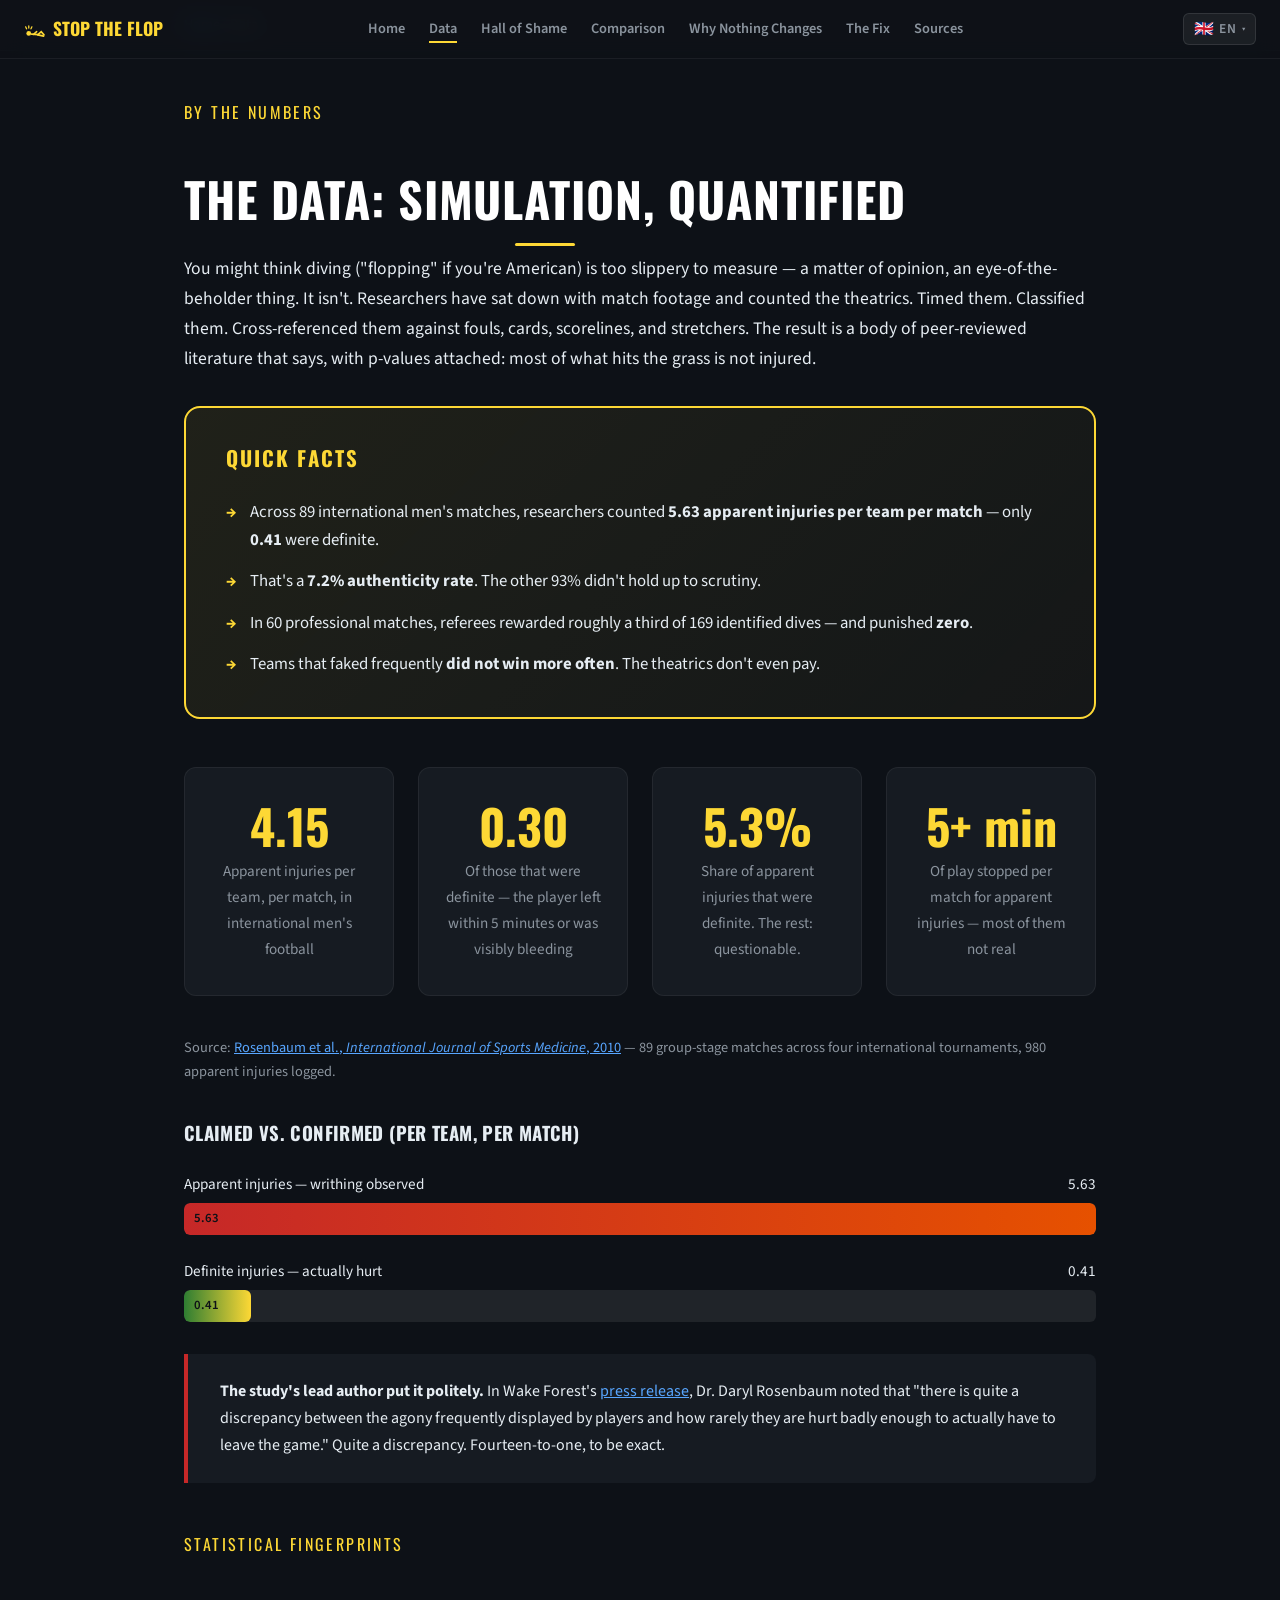
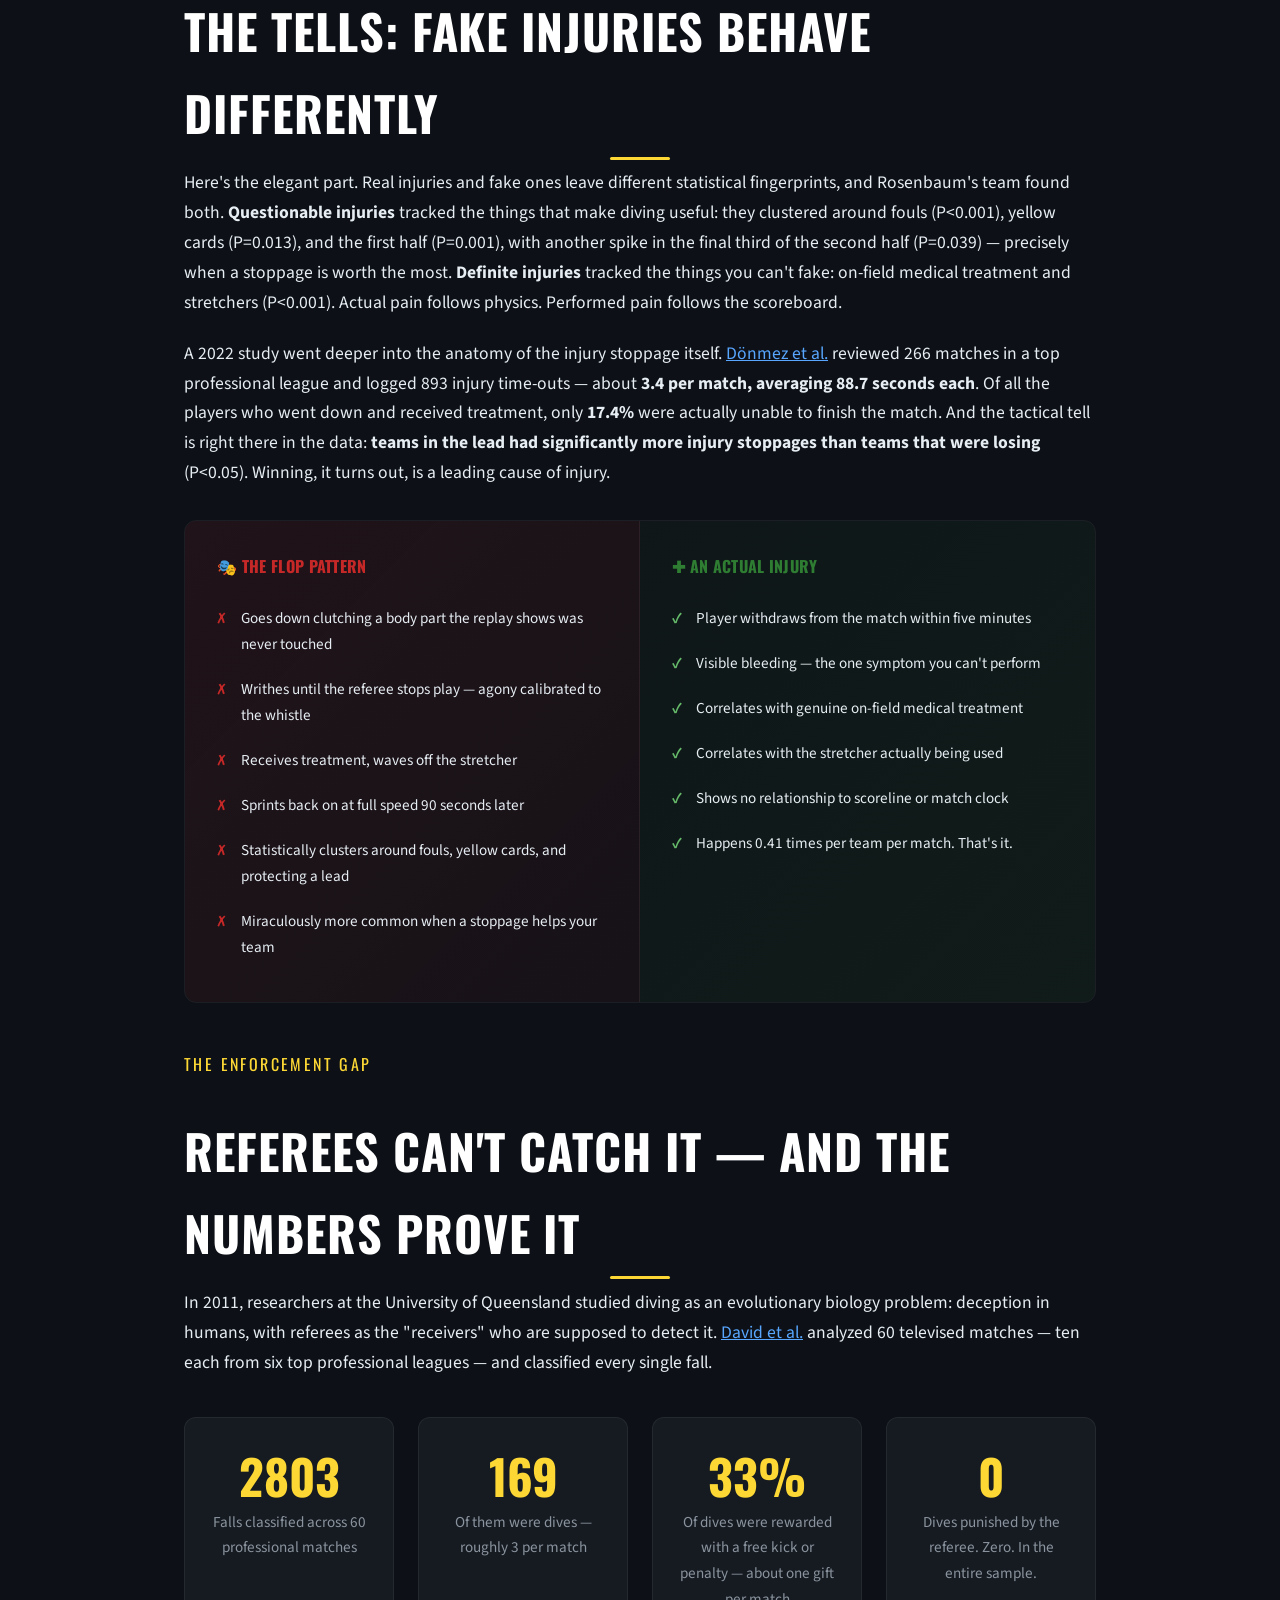
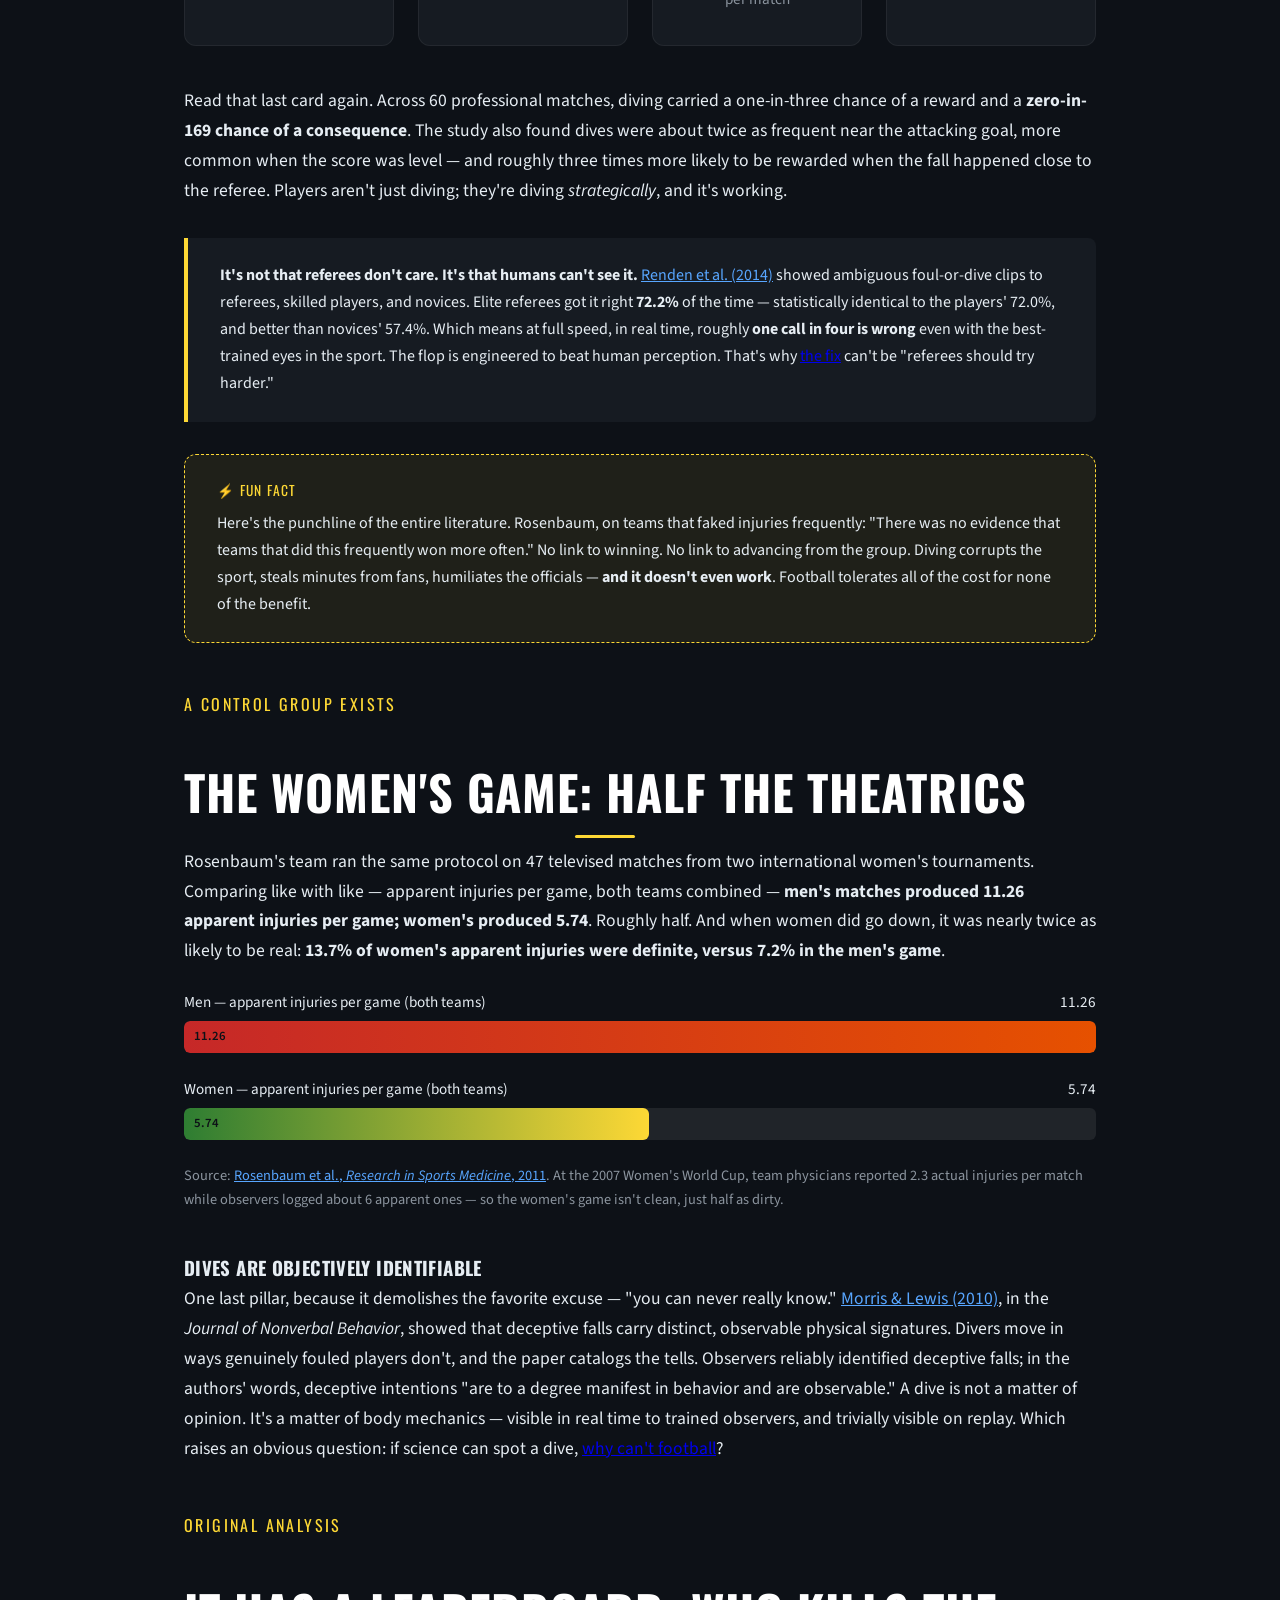
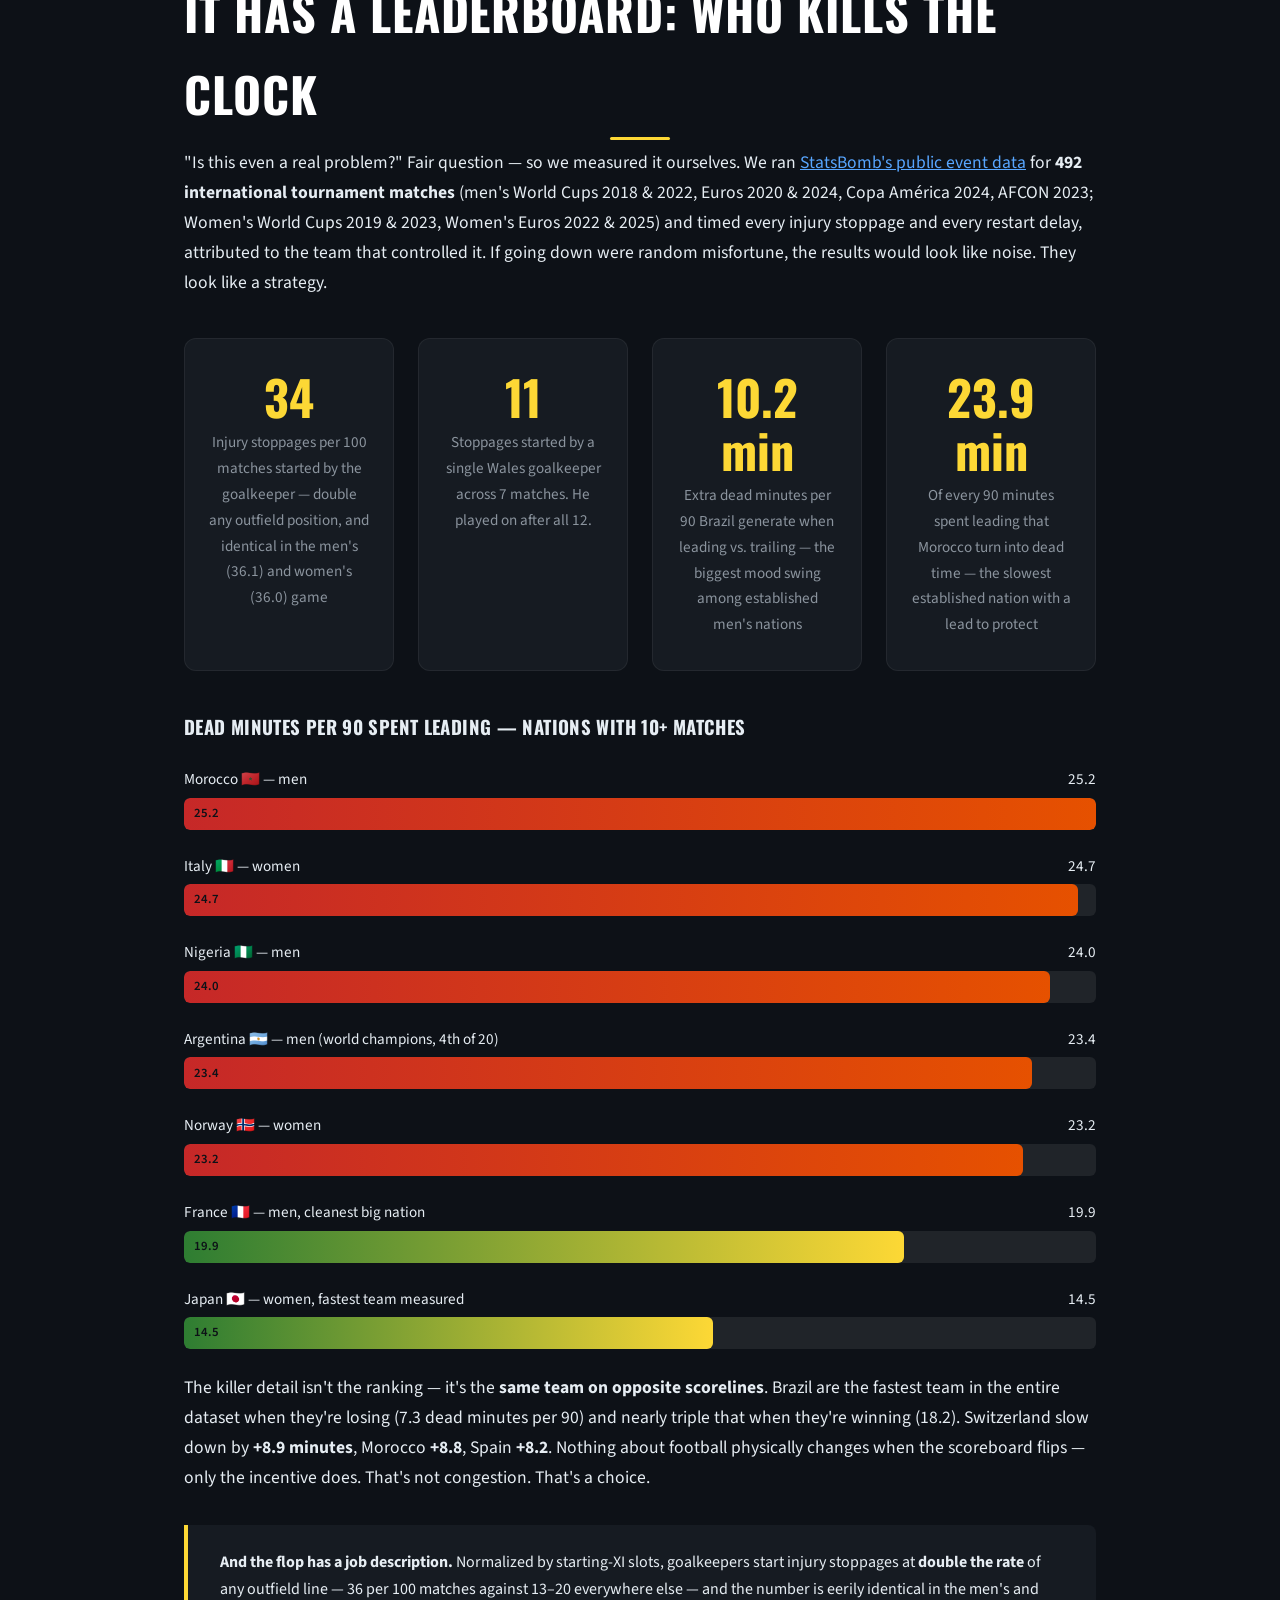
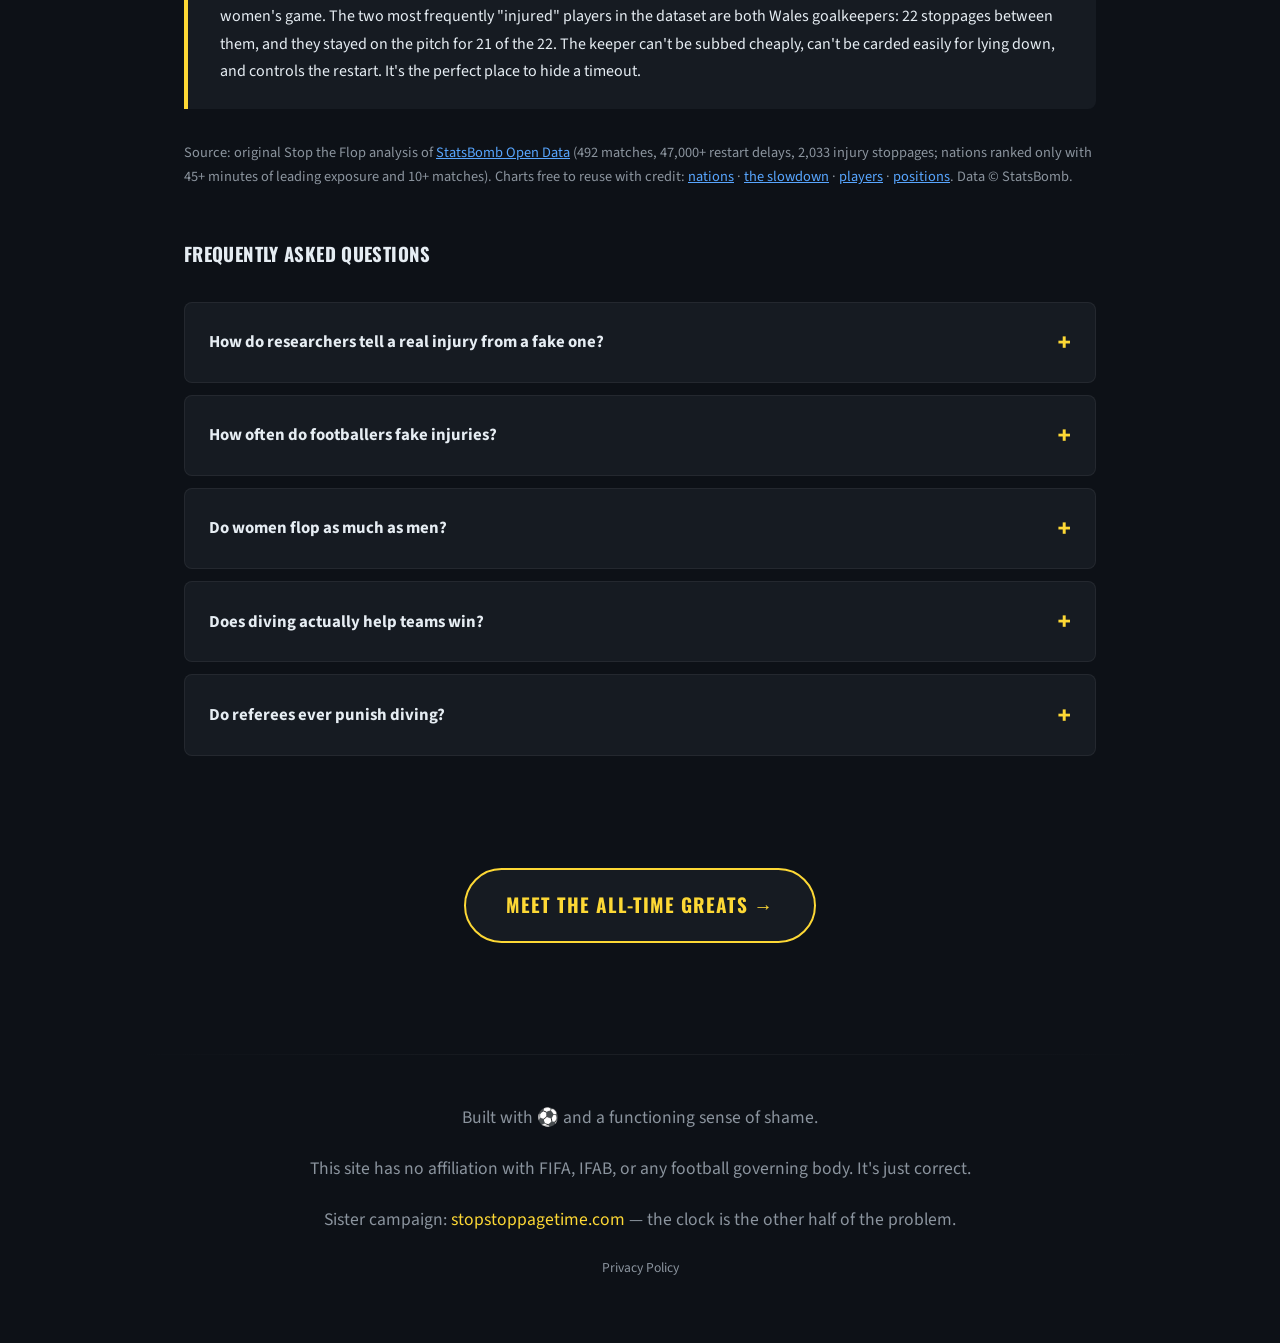
==== commit bdb6d138: "Data page: original StatsBomb analysis - who kills the clock New leaderboard section on /data/: nati" ====
--- a/data/index.html
+++ b/data/index.html
@@ -333,6 +333,74 @@
     </div>
 
     <p class="reveal">One last pillar, because it demolishes the favorite excuse — "you can never really know." <a href="https://link.springer.com/article/10.1007/s10919-009-0075-0" style="color:var(--accent)">Morris &amp; Lewis (2010)</a>, in the <em data-no-swap>Journal of Nonverbal Behavior</em>, showed that deceptive falls carry distinct, observable physical signatures. Divers move in ways genuinely fouled players don't, and the paper catalogs the tells. Observers reliably identified deceptive falls; in the authors' words, deceptive intentions <span data-no-swap>"are to a degree manifest in behavior and are observable."</span> A dive is not a matter of opinion. It's a matter of body mechanics — visible in real time to trained observers, and trivially visible on replay. Which raises an obvious question: if science can spot a dive, <a href="/why-nothing-changes/">why can't football</a>?</p>
+
+    <!-- ═══ Who does it most (original StatsBomb analysis) ═══ -->
+    <div class="reveal">
+      <p class="section-subtitle" style="margin-top: 3rem;">Original Analysis</p>
+      <h2 class="section-title">It Has a Leaderboard: Who Kills the Clock</h2>
+    </div>
+
+    <p class="reveal">"Is this even a real problem?" Fair question — so we measured it ourselves. We ran <a href="https://github.com/statsbomb/open-data" style="color:var(--accent)">StatsBomb's public event data</a> for <strong>492 international tournament matches</strong> (men's World Cups 2018 &amp; 2022, Euros 2020 &amp; 2024, Copa América 2024, AFCON 2023; Women's World Cups 2019 &amp; 2023, Women's Euros 2022 &amp; 2025) and timed every injury stoppage and every restart delay, attributed to the team that controlled it. If going down were random misfortune, the results would look like noise. They look like a strategy.</p>
+
+    <div class="stat-grid">
+      <div class="stat-card reveal reveal-delay-1">
+        <div class="stat-number" data-count="36">0</div>
+        <div class="stat-label">Injury stoppages per 100 matches started by the goalkeeper — double any outfield position, and identical in the men's (36.1) and women's (36.0) game</div>
+      </div>
+      <div class="stat-card reveal reveal-delay-2">
+        <div class="stat-number" data-count="12">0</div>
+        <div class="stat-label">Stoppages started by a single Wales goalkeeper across 7 matches. He played on after all 12.</div>
+      </div>
+      <div class="stat-card reveal reveal-delay-3">
+        <div class="stat-number" data-count="10.8" data-decimals="1" data-suffix=" min">0</div>
+        <div class="stat-label">Extra dead minutes per 90 Brazil generate when leading vs. trailing — the biggest mood swing among established men's nations</div>
+      </div>
+      <div class="stat-card reveal reveal-delay-4">
+        <div class="stat-number" data-count="25.2" data-decimals="1" data-suffix=" min">0</div>
+        <div class="stat-label">Of every 90 minutes spent leading that Morocco turn into dead time — the slowest established nation with a lead to protect</div>
+      </div>
+    </div>
+
+    <div class="reveal">
+      <h3 style="margin-top:2rem;">Dead minutes per 90 spent leading — nations with 10+ matches</h3>
+    </div>
+
+    <div class="chart-bar reveal" data-bar-width="100">
+      <div class="chart-bar-label"><span>Morocco 🇲🇦 — men</span><span>25.2</span></div>
+      <div class="chart-bar-track"><div class="chart-bar-fill red">25.2</div></div>
+    </div>
+    <div class="chart-bar reveal" data-bar-width="98">
+      <div class="chart-bar-label"><span>Italy 🇮🇹 — women</span><span>24.7</span></div>
+      <div class="chart-bar-track"><div class="chart-bar-fill red">24.7</div></div>
+    </div>
+    <div class="chart-bar reveal" data-bar-width="95">
+      <div class="chart-bar-label"><span>Nigeria 🇳🇬 — men</span><span>24.0</span></div>
+      <div class="chart-bar-track"><div class="chart-bar-fill red">24.0</div></div>
+    </div>
+    <div class="chart-bar reveal" data-bar-width="93">
+      <div class="chart-bar-label"><span>Argentina 🇦🇷 — men (world champions, 4th of 20)</span><span>23.4</span></div>
+      <div class="chart-bar-track"><div class="chart-bar-fill red">23.4</div></div>
+    </div>
+    <div class="chart-bar reveal" data-bar-width="92">
+      <div class="chart-bar-label"><span>Norway 🇳🇴 — women</span><span>23.2</span></div>
+      <div class="chart-bar-track"><div class="chart-bar-fill red">23.2</div></div>
+    </div>
+    <div class="chart-bar reveal" data-bar-width="79">
+      <div class="chart-bar-label"><span>France 🇫🇷 — men, cleanest big nation</span><span>19.9</span></div>
+      <div class="chart-bar-track"><div class="chart-bar-fill">19.9</div></div>
+    </div>
+    <div class="chart-bar reveal" data-bar-width="58">
+      <div class="chart-bar-label"><span>Japan 🇯🇵 — women, fastest team measured</span><span>14.5</span></div>
+      <div class="chart-bar-track"><div class="chart-bar-fill">14.5</div></div>
+    </div>
+
+    <p class="reveal" style="margin-top:1.5rem;">The killer detail isn't the ranking — it's the <strong>same team on opposite scorelines</strong>. Brazil are the fastest team in the entire dataset when they're losing (7.3 dead minutes per 90) and nearly triple that when they're winning (18.2). Switzerland slow down by <strong>+8.9 minutes</strong>, Morocco <strong>+8.8</strong>, Spain <strong>+8.2</strong>. Nothing about football physically changes when the scoreboard flips — only the incentive does. That's not congestion. That's a choice.</p>
+
+    <div class="highlight reveal">
+      <strong>And the flop has a job description.</strong> Normalized by starting-XI slots, goalkeepers start injury stoppages at <strong>double the rate</strong> of any outfield line — 36 per 100 matches against 13–20 everywhere else — and the number is eerily identical in the men's and women's game. The two most frequently "injured" players in the dataset are both Wales goalkeepers: 22 stoppages between them, and they stayed on the pitch for 21 of the 22. The keeper can't be subbed cheaply, can't be carded easily for lying down, and controls the restart. It's the perfect place to hide a timeout.
+    </div>
+
+    <p style="color: var(--muted); font-size: 0.9rem; margin-top: 0.5rem;" class="reveal">Source: original Stop the Flop analysis of <a href="https://github.com/statsbomb/open-data" style="color:var(--accent)">StatsBomb Open Data</a> (492 matches, 47,000+ restart delays, 2,033 injury stoppages; nations ranked only with 45+ minutes of leading exposure and 10+ matches). Charts free to reuse with credit: <a href="/charts/nations-major.png" style="color:var(--accent)">nations</a> · <a href="/charts/nations-slowdown-major.png" style="color:var(--accent)">the slowdown</a> · <a href="/charts/players.png" style="color:var(--accent)">players</a> · <a href="/charts/positions.png" style="color:var(--accent)">positions</a>. Data © StatsBomb.</p>
 
     <!-- ═══ FAQ ═══ -->
     <div class="reveal">
